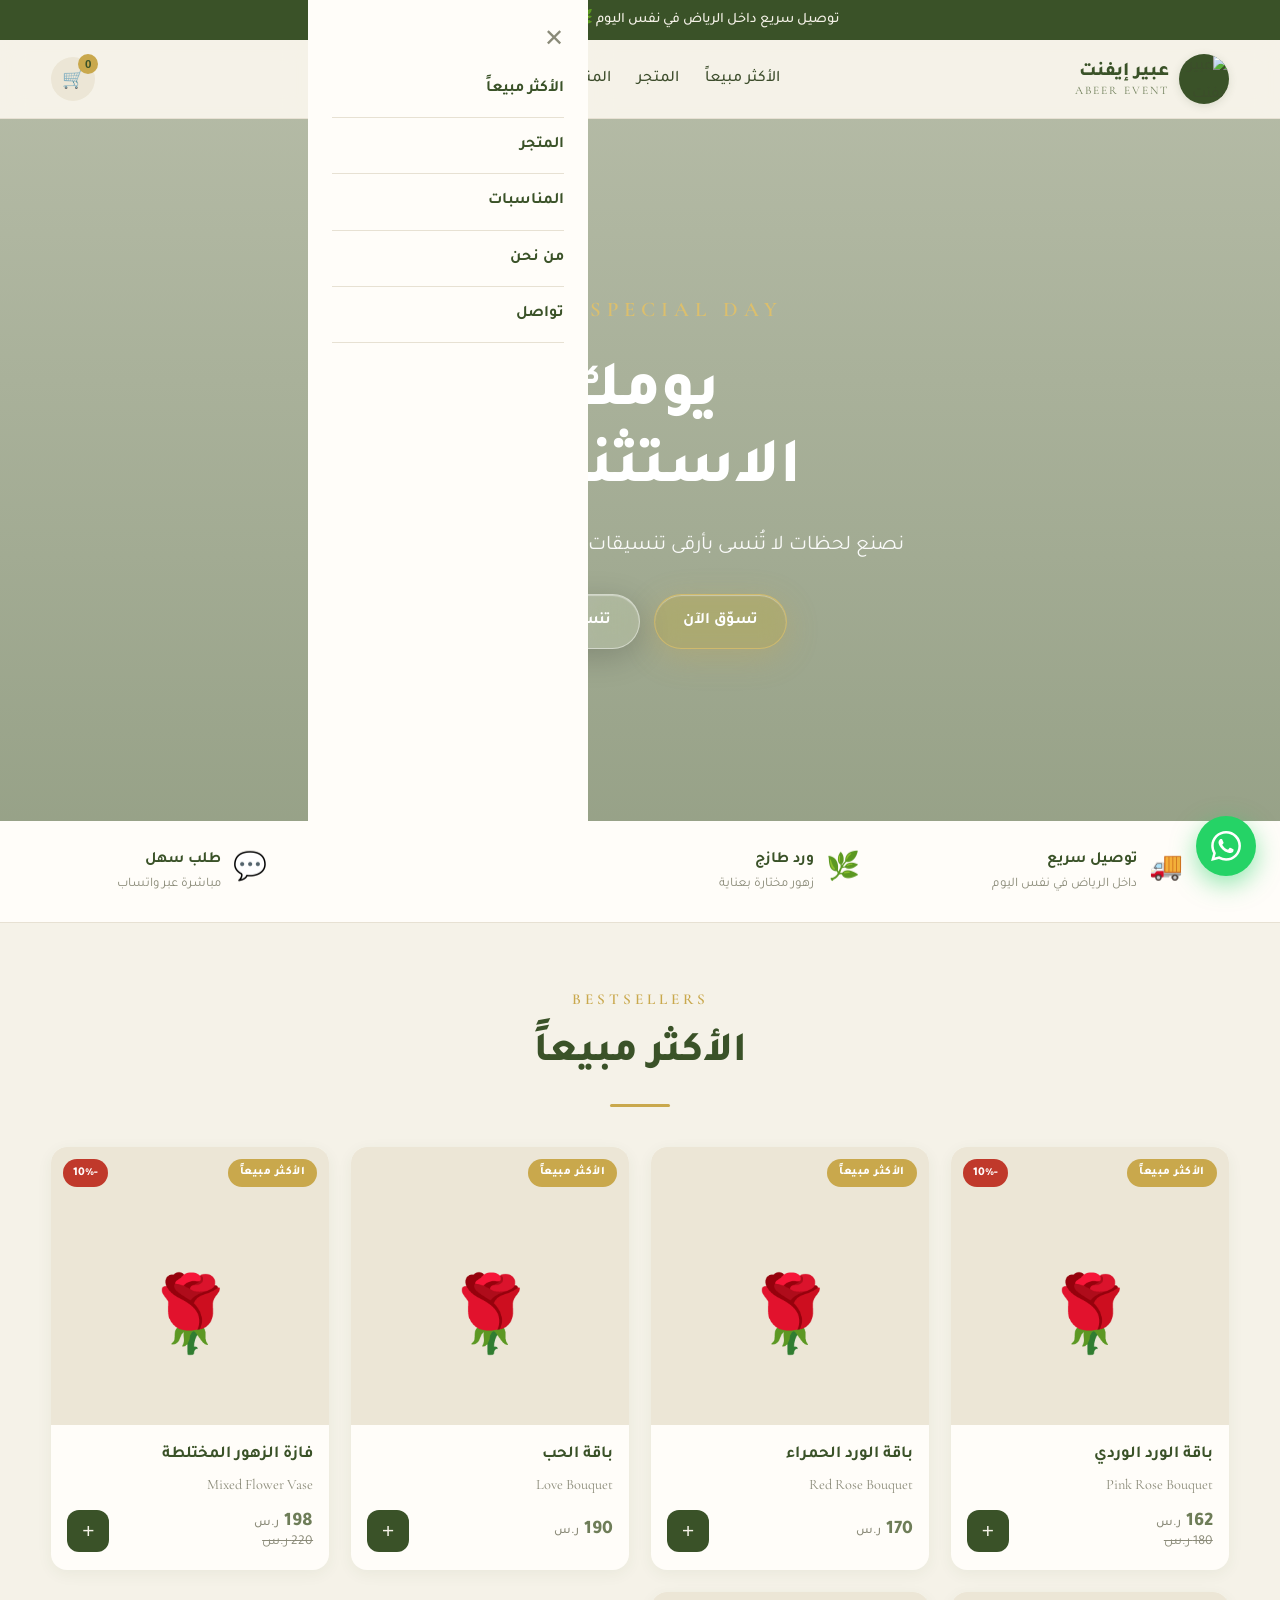
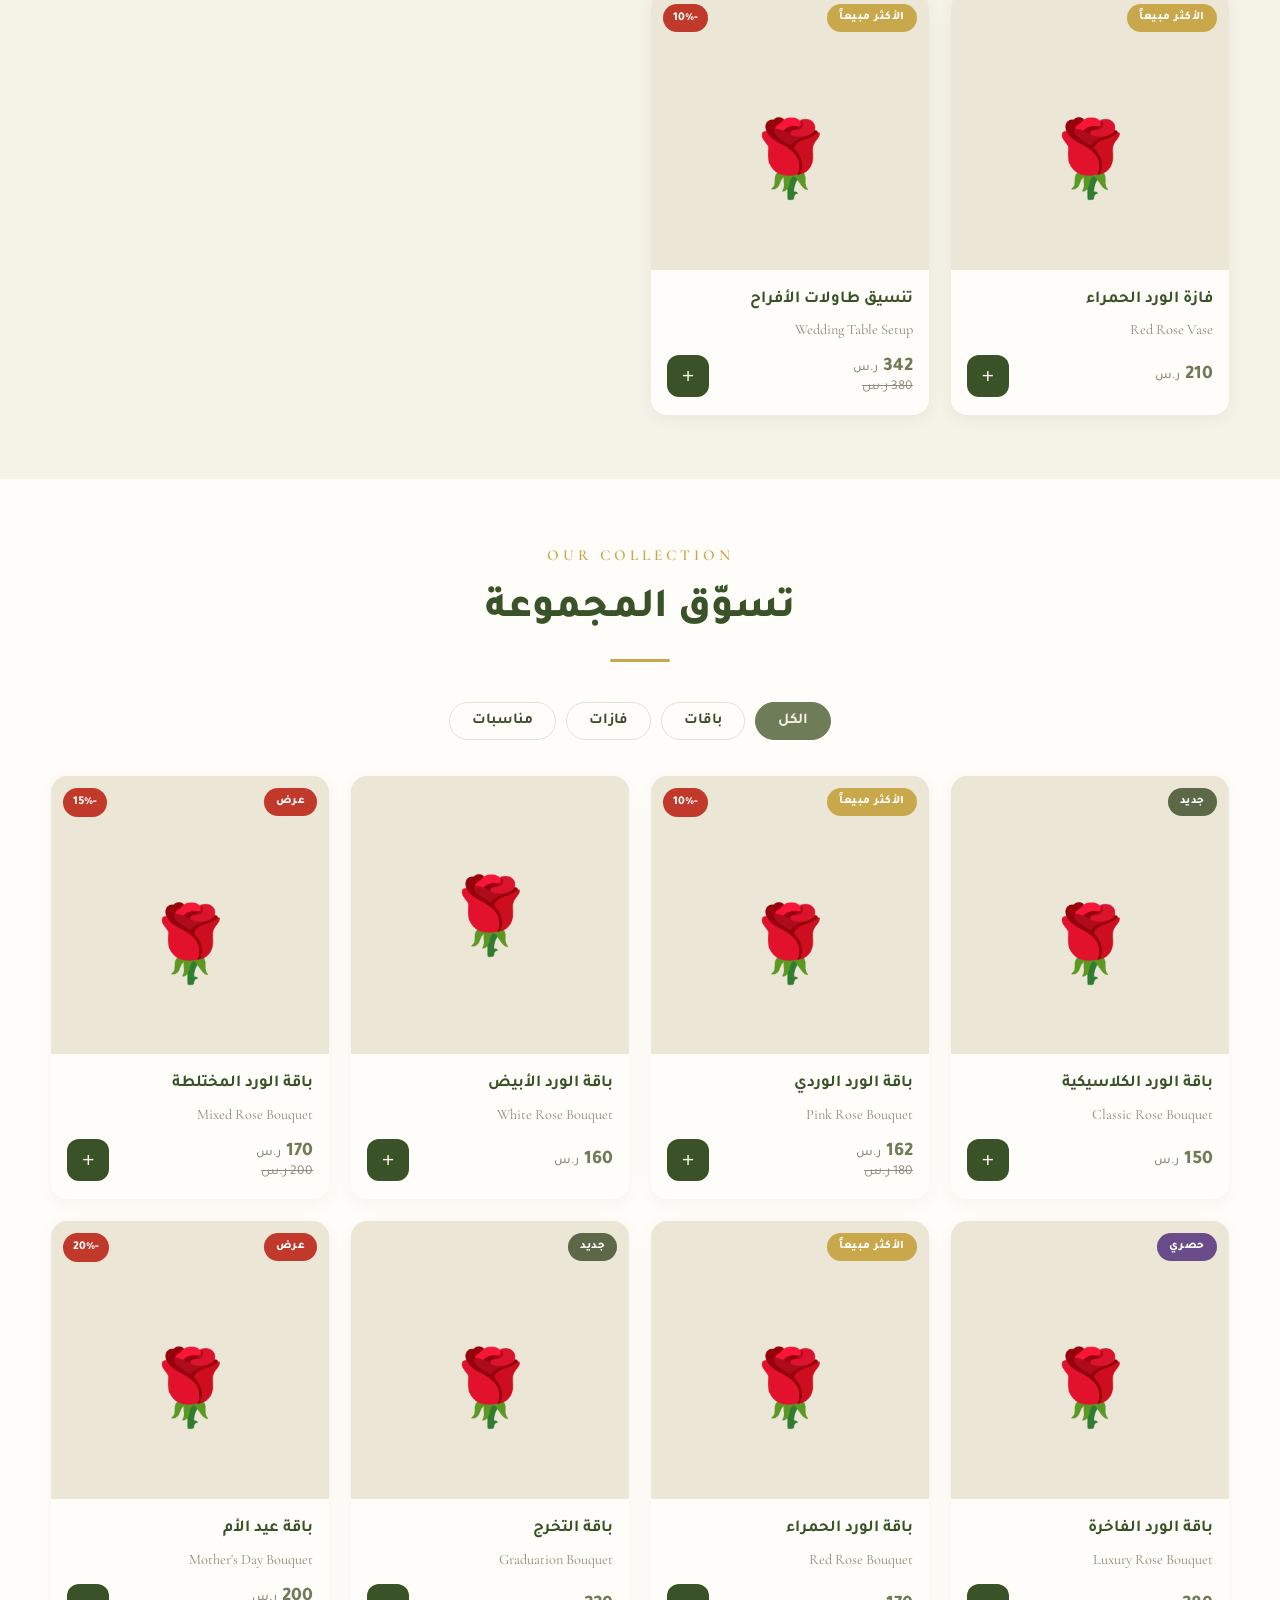
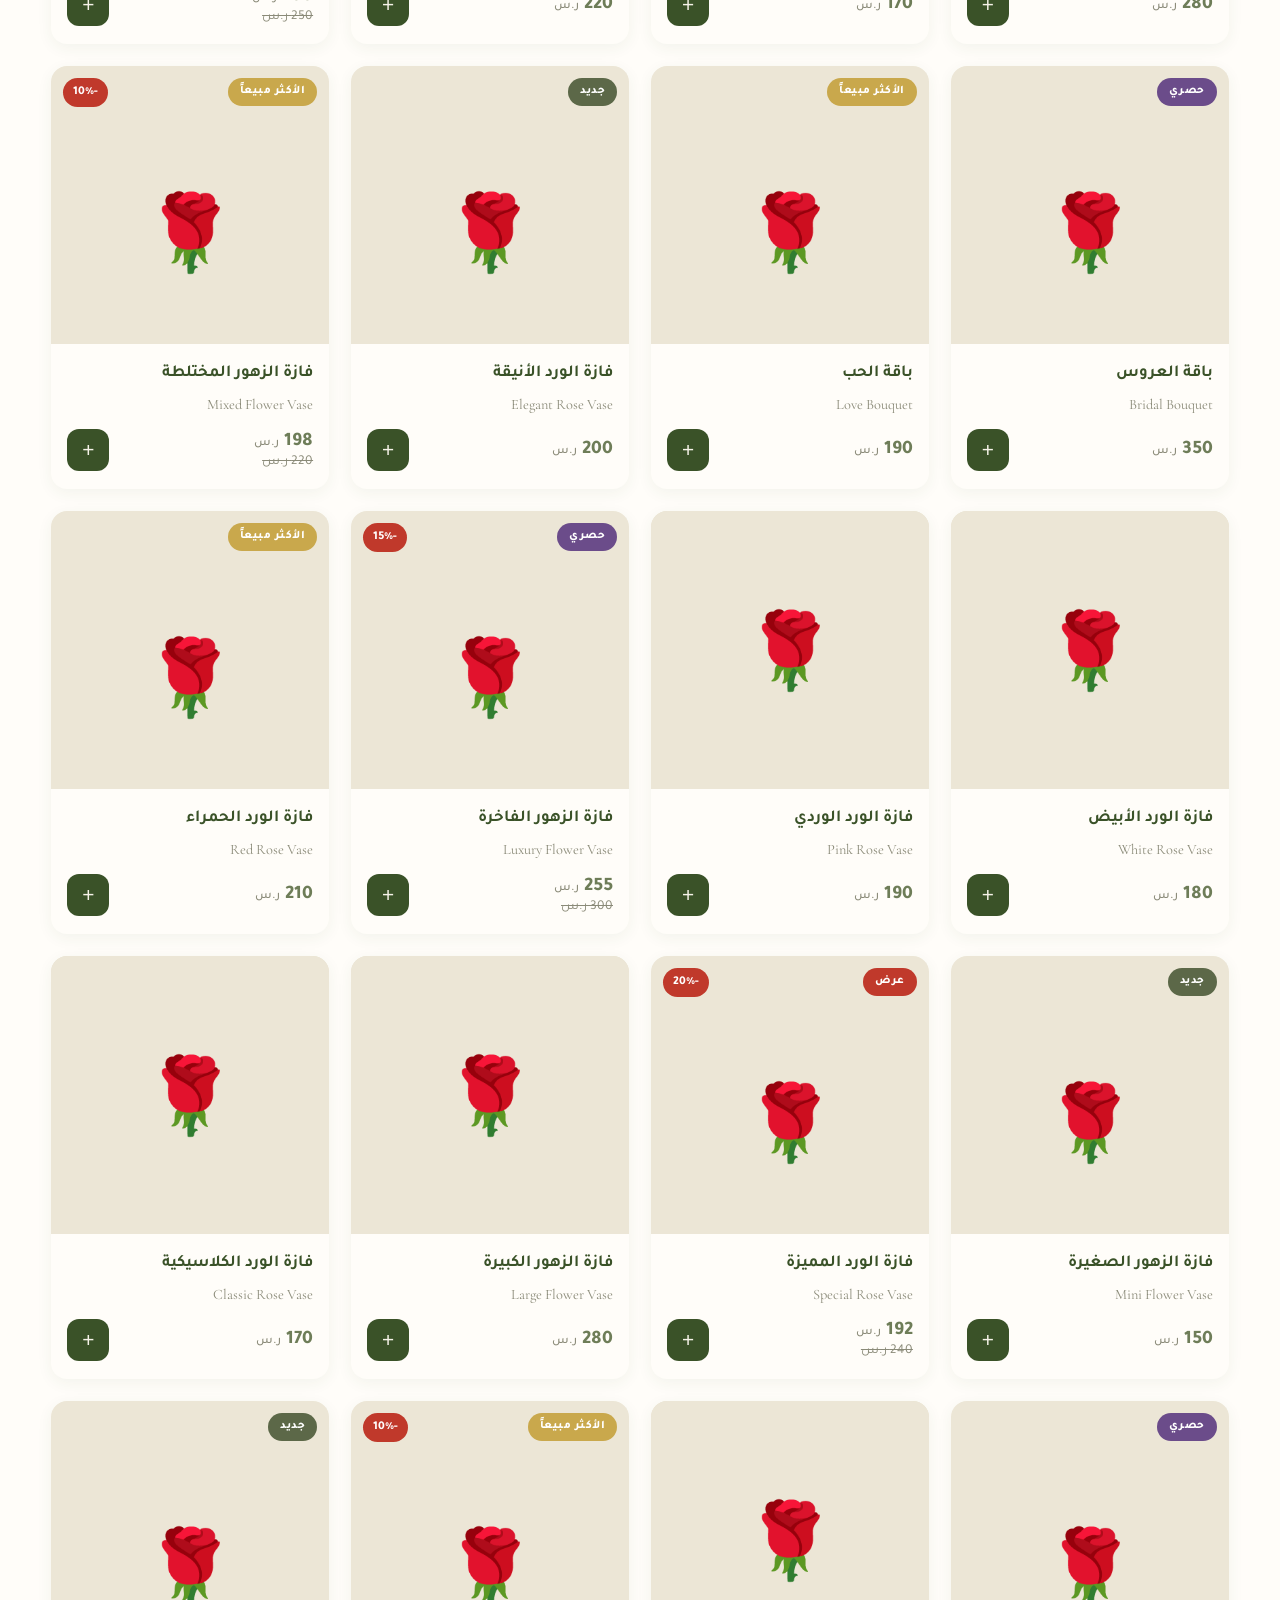
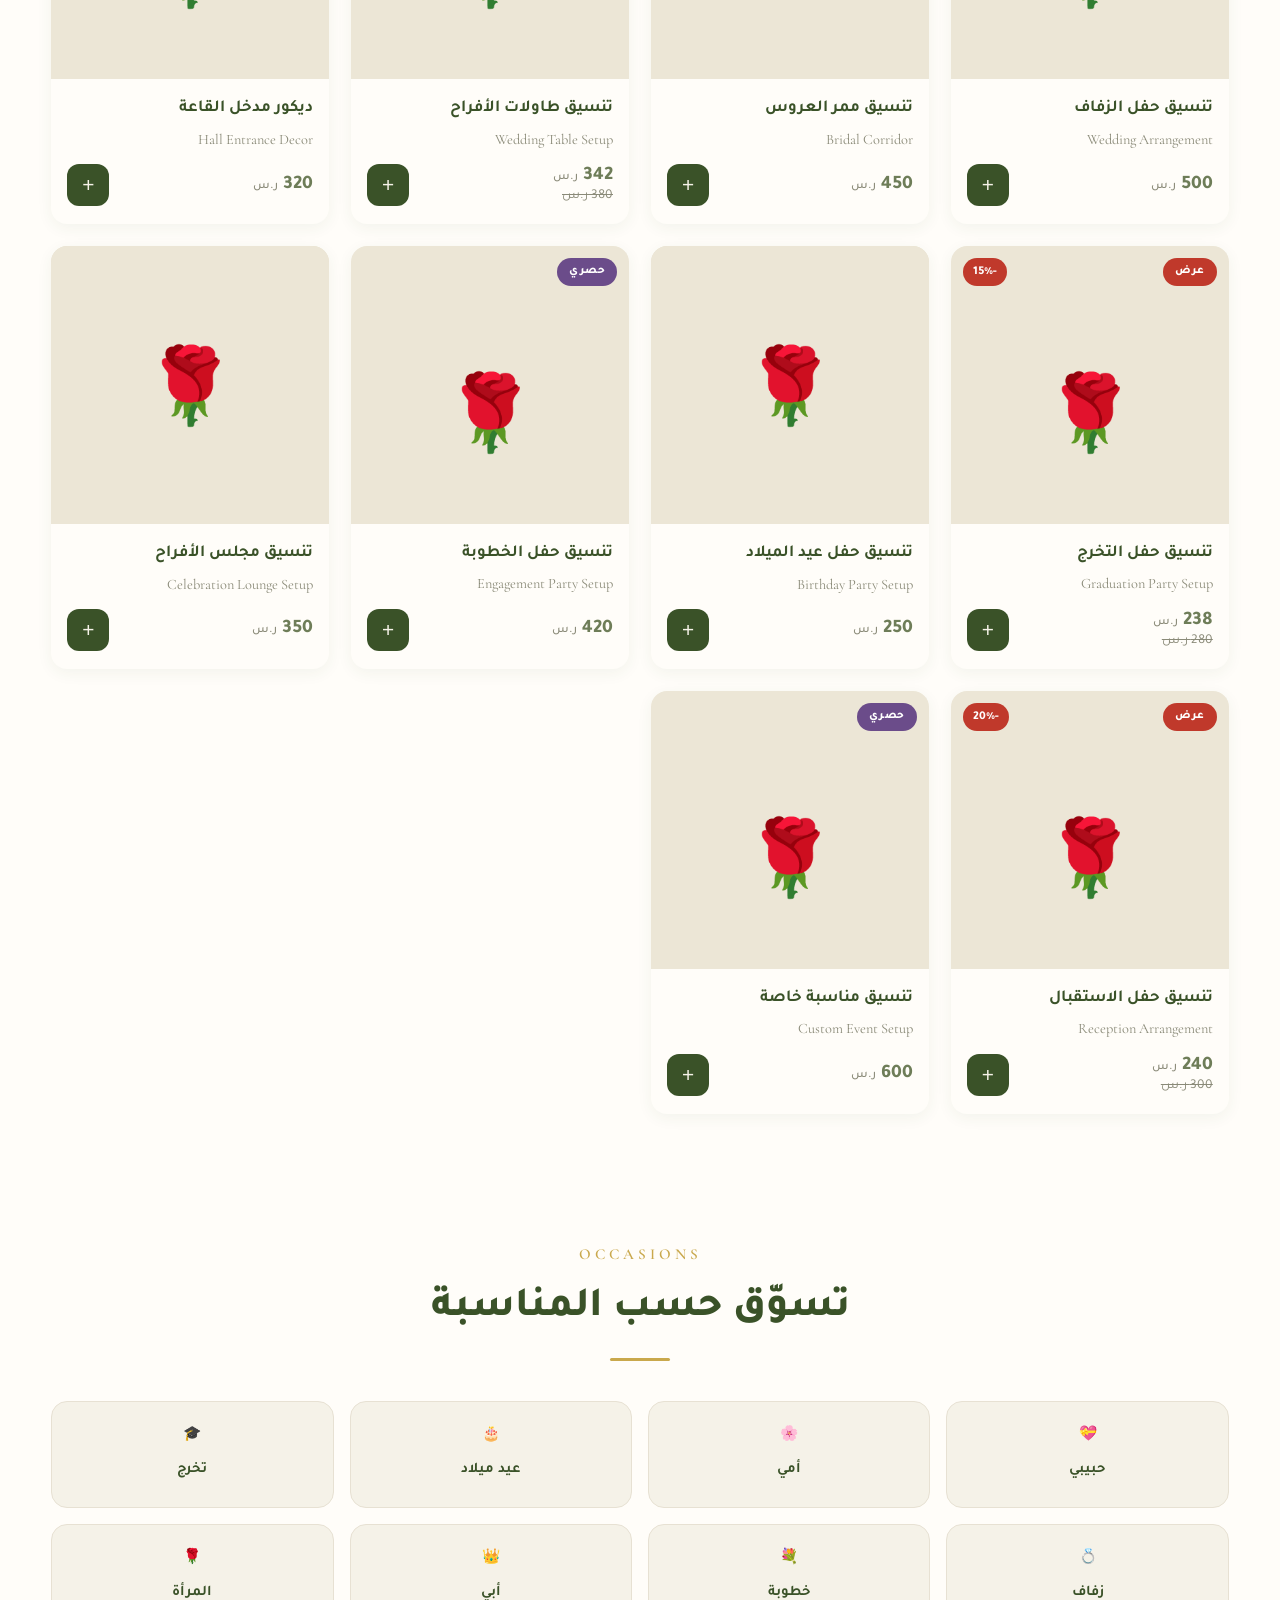
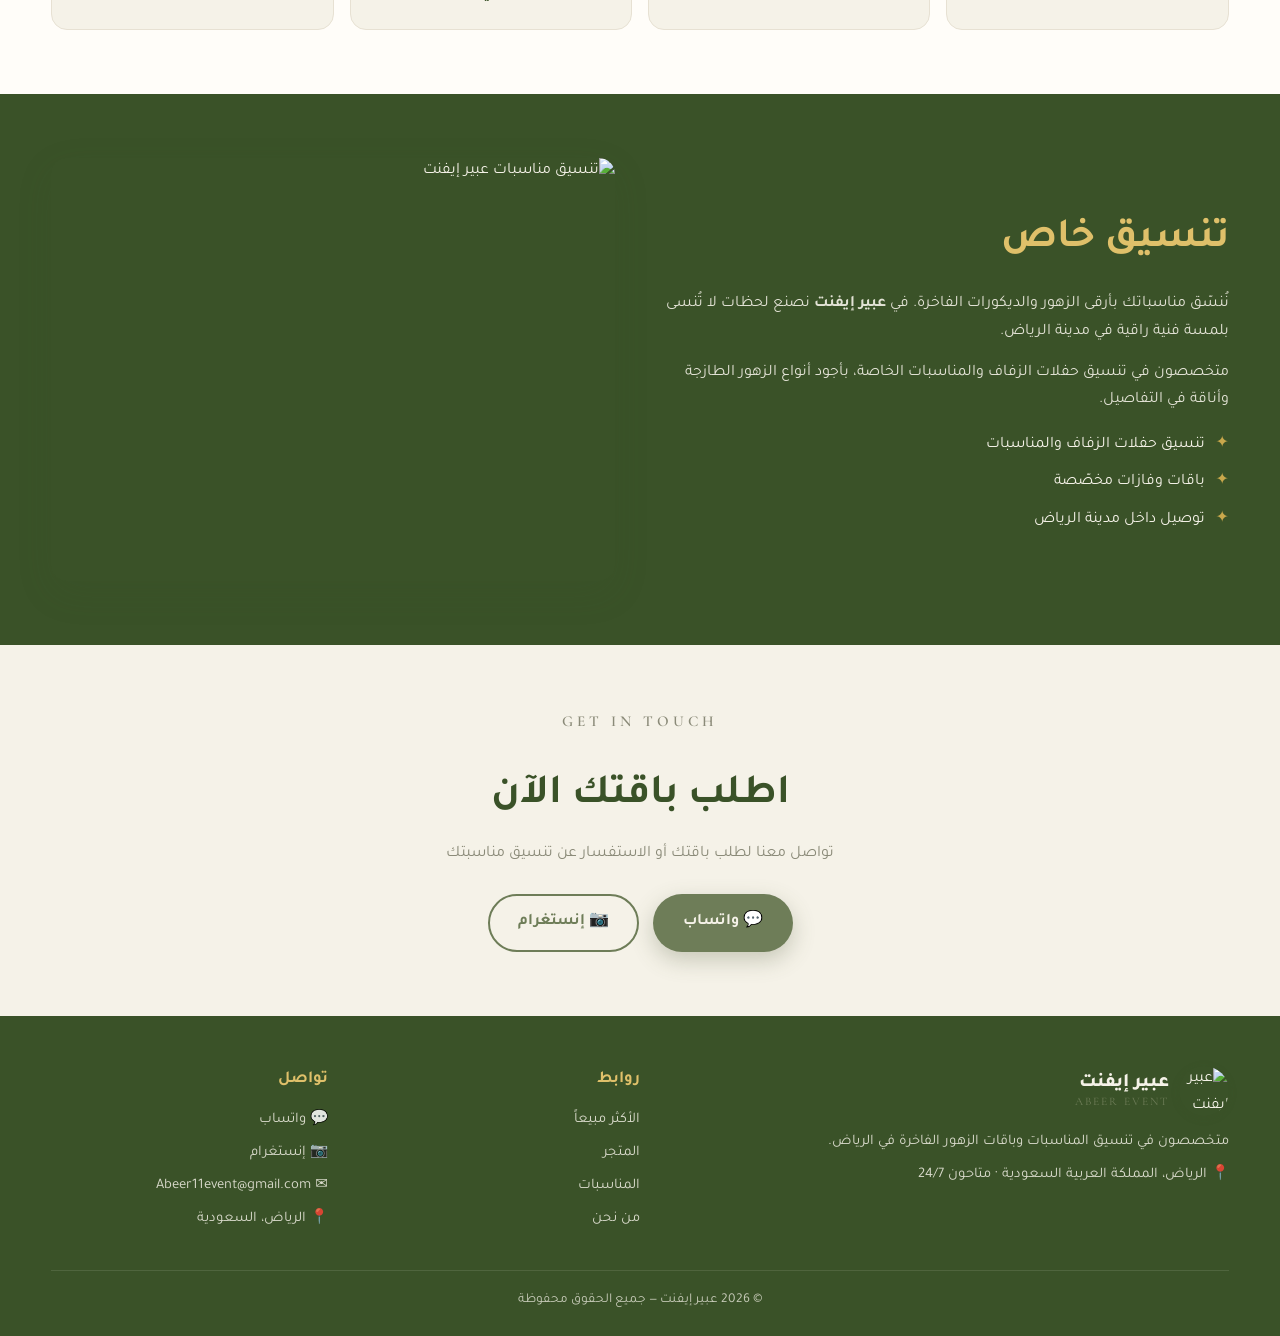
==== index.html @ 43872811 "v3: reliable cart close button with inline onclick + big touch target" ====
<!DOCTYPE html>
<html lang="ar" dir="rtl">
<head>
  <meta charset="UTF-8" />
  <meta name="viewport" content="width=device-width, initial-scale=1.0" />
  <title>عبير إيفنت — تنسيق ورود ومناسبات | الرياض</title>
  <meta name="description" content="عبير إيفنت لتنسيق الورود والمناسبات في الرياض. باقات ورد فاخرة، فازات، وتنسيقات أعراس ومناسبات. اطلب الآن عبر واتساب." />
  <link rel="manifest" href="manifest.json" />
  <meta name="theme-color" content="#6e7d58" />
  <meta name="apple-mobile-web-app-capable" content="yes" />
  <meta name="apple-mobile-web-app-status-bar-style" content="black-translucent" />
  <meta name="apple-mobile-web-app-title" content="عبير إيفنت" />
  <link rel="apple-touch-icon" href="https://d2xsxph8kpxj0f.cloudfront.net/310519663180615666/Caum4jwwdqGQuy8FsdJoo5/abeer_logo-1_d456ebe0.png" />
  <link rel="icon" type="image/png" href="https://d2xsxph8kpxj0f.cloudfront.net/310519663180615666/Caum4jwwdqGQuy8FsdJoo5/abeer_logo-1_d456ebe0.png" />
  <link rel="preconnect" href="https://fonts.googleapis.com" />
  <link rel="preconnect" href="https://fonts.gstatic.com" crossorigin />
  <link href="https://fonts.googleapis.com/css2?family=Tajawal:wght@300;400;500;700;800;900&family=Cormorant+Garamond:ital,wght@0,400;0,500;0,600;0,700;1,400&display=swap" rel="stylesheet" />
  <link rel="stylesheet" href="assets/css/styles.css?v=3" />
</head>
<body>
  <!-- Announcement -->
  <div class="announce" id="announce"></div>

  <!-- Header -->
  <header class="header" id="top">
    <div class="container header-inner">
      <a href="#top" class="brand">
        <img class="brand-logo-img" src="https://d2xsxph8kpxj0f.cloudfront.net/310519663180615666/Caum4jwwdqGQuy8FsdJoo5/abeer_logo-1_d456ebe0.png" alt="عبير إيفنت" />
        <span class="brand-text">
          <span class="brand-name">عبير إيفنت</span>
          <span class="brand-sub">ABEER EVENT</span>
        </span>
      </a>
      <nav class="nav">
        <a href="#bestsellers">الأكثر مبيعاً</a>
        <a href="#shop">المتجر</a>
        <a href="#occasions">المناسبات</a>
        <a href="#about">من نحن</a>
        <a href="#contact">تواصل</a>
      </nav>
      <div class="header-actions">
        <button class="icon-btn" id="cartBtn" aria-label="عربة التسوق">🛒<span class="cart-count" id="cartCount">0</span></button>
        <button class="icon-btn hamburger" id="menuBtn" aria-label="القائمة">☰</button>
      </div>
    </div>
  </header>

  <!-- Hero -->
  <section class="hero">
    <div class="hero-content">
      <p class="hero-eyebrow">Your Special Day</p>
      <h1>يومك<br />الاستثنائي!</h1>
      <p>نصنع لحظات لا تُنسى بأرقى تنسيقات الزهور والديكورات الفاخرة</p>
      <div class="hero-actions">
        <a href="#shop" class="btn btn-glass-gold">تسوّق الآن</a>
        <a href="#contact" class="btn btn-glass">تنسيق خاص</a>
      </div>
    </div>
  </section>

  <!-- Trust strip -->
  <div class="trust">
    <div class="container trust-grid">
      <div class="trust-item"><span class="trust-icon">🚚</span><div><h4>توصيل سريع</h4><p>داخل الرياض في نفس اليوم</p></div></div>
      <div class="trust-item"><span class="trust-icon">🌿</span><div><h4>ورد طازج</h4><p>زهور مختارة بعناية</p></div></div>
      <div class="trust-item"><span class="trust-icon">🎁</span><div><h4>تغليف فاخر</h4><p>يليق بمناسبتك</p></div></div>
      <div class="trust-item"><span class="trust-icon">💬</span><div><h4>طلب سهل</h4><p>مباشرة عبر واتساب</p></div></div>
    </div>
  </div>

  <!-- Bestsellers -->
  <section class="section" id="bestsellers">
    <div class="container">
      <div class="section-head reveal">
        <p class="section-eyebrow">Bestsellers</p>
        <h2>الأكثر مبيعاً</h2>
        <div class="line"></div>
      </div>
      <div class="products-grid" id="bestsellersGrid"></div>
    </div>
  </section>

  <!-- Shop -->
  <section class="section" id="shop" style="background:var(--white)">
    <div class="container">
      <div class="section-head reveal">
        <p class="section-eyebrow">Our Collection</p>
        <h2>تسوّق المجموعة</h2>
        <div class="line"></div>
      </div>
      <div class="tabs" id="tabs"></div>
      <div class="products-grid" id="shopGrid"></div>
    </div>
  </section>

  <!-- Occasions -->
  <section class="section occasions" id="occasions">
    <div class="container">
      <div class="section-head reveal">
        <p class="section-eyebrow">Occasions</p>
        <h2>تسوّق حسب المناسبة</h2>
        <div class="line"></div>
      </div>
      <div class="occasions-grid" id="occasionsGrid"></div>
    </div>
  </section>

  <!-- About -->
  <section class="section about" id="about">
    <div class="container about-inner">
      <div class="about-text reveal">
        <h2>تنسيق خاص</h2>
        <p>نُنسّق مناسباتك بأرقى الزهور والديكورات الفاخرة. في <strong>عبير إيفنت</strong> نصنع لحظات لا تُنسى بلمسة فنية راقية في مدينة الرياض.</p>
        <p>متخصصون في تنسيق حفلات الزفاف والمناسبات الخاصة، بأجود أنواع الزهور الطازجة وأناقة في التفاصيل.</p>
        <ul class="about-points">
          <li>تنسيق حفلات الزفاف والمناسبات</li>
          <li>باقات وفازات مخصّصة</li>
          <li>توصيل داخل مدينة الرياض</li>
        </ul>
      </div>
      <div class="about-img reveal">
        <img src="https://d2xsxph8kpxj0f.cloudfront.net/310519663180615666/Caum4jwwdqGQuy8FsdJoo5/abeer_table_ai_7c8f4e2a.jpg" alt="تنسيق مناسبات عبير إيفنت" loading="lazy" />
      </div>
    </div>
  </section>

  <!-- CTA / Contact -->
  <section class="section cta" id="contact">
    <div class="container reveal">
      <p class="section-eyebrow">Get in Touch</p>
      <h2>اطلب باقتك الآن</h2>
      <p>تواصل معنا لطلب باقتك أو الاستفسار عن تنسيق مناسبتك</p>
      <div class="cta-actions">
        <a href="#" class="btn btn-primary" id="waContact" target="_blank" rel="noopener">💬 واتساب</a>
        <a href="#" class="btn btn-ghost" id="igContact" target="_blank" rel="noopener">📷 إنستغرام</a>
      </div>
    </div>
  </section>

  <!-- Footer -->
  <footer class="footer">
    <div class="container">
      <div class="footer-grid">
        <div class="footer-brand">
          <div class="brand" style="margin-bottom:14px">
            <img class="brand-logo-img" src="https://d2xsxph8kpxj0f.cloudfront.net/310519663180615666/Caum4jwwdqGQuy8FsdJoo5/abeer_logo-1_d456ebe0.png" alt="عبير إيفنت" />
            <span class="brand-text"><span class="brand-name" style="color:var(--cream)">عبير إيفنت</span><span class="brand-sub">ABEER EVENT</span></span>
          </div>
          <p>متخصصون في تنسيق المناسبات وباقات الزهور الفاخرة في الرياض.</p>
          <p>📍 الرياض، المملكة العربية السعودية · متاحون 24/7</p>
        </div>
        <div>
          <h4>روابط</h4>
          <a href="#bestsellers">الأكثر مبيعاً</a>
          <a href="#shop">المتجر</a>
          <a href="#occasions">المناسبات</a>
          <a href="#about">من نحن</a>
        </div>
        <div>
          <h4>تواصل</h4>
          <a href="#" id="footWa">💬 واتساب</a>
          <a href="#" id="footIg">📷 إنستغرام</a>
          <p id="footEmail">✉️</p>
          <p>📍 الرياض، السعودية</p>
        </div>
      </div>
      <div class="footer-bottom">© <span id="year"></span> عبير إيفنت — جميع الحقوق محفوظة</div>
    </div>
  </footer>

  <!-- Floating WhatsApp -->
  <a href="#" class="wa-float" id="waFloat" target="_blank" rel="noopener" aria-label="واتساب"><svg viewBox="0 0 24 24" width="30" height="30" fill="white"><path d="M17.472 14.382c-.297-.149-1.758-.867-2.03-.967-.273-.099-.471-.148-.67.15-.197.297-.767.966-.94 1.164-.173.199-.347.223-.644.075-.297-.15-1.255-.463-2.39-1.475-.883-.788-1.48-1.761-1.653-2.059-.173-.297-.018-.458.13-.606.134-.133.298-.347.446-.52.149-.174.198-.298.298-.497.099-.198.05-.371-.025-.52-.075-.149-.669-1.612-.916-2.207-.242-.579-.487-.5-.669-.51-.173-.008-.371-.01-.57-.01-.198 0-.52.074-.792.372-.272.297-1.04 1.016-1.04 2.479 0 1.462 1.065 2.875 1.213 3.074.149.198 2.096 3.2 5.077 4.487.709.306 1.262.489 1.694.625.712.227 1.36.195 1.871.118.571-.085 1.758-.719 2.006-1.413.248-.694.248-1.289.173-1.413-.074-.124-.272-.198-.57-.347m-5.421 7.403h-.004a9.87 9.87 0 01-5.031-1.378l-.361-.214-3.741.982.998-3.648-.235-.374a9.86 9.86 0 01-1.51-5.26c.001-5.45 4.436-9.884 9.888-9.884 2.64 0 5.122 1.03 6.988 2.898a9.825 9.825 0 012.893 6.994c-.003 5.45-4.437 9.884-9.885 9.884m8.413-18.297A11.815 11.815 0 0012.05 0C5.495 0 .16 5.335.157 11.892c0 2.096.547 4.142 1.588 5.945L.057 24l6.305-1.654a11.882 11.882 0 005.683 1.448h.005c6.554 0 11.89-5.335 11.893-11.893a11.821 11.821 0 00-3.48-8.413z"/></svg></a>

  <!-- Mobile nav -->
  <div class="overlay" id="mnavOverlay" onclick="document.getElementById('mnav').classList.remove('open');this.classList.remove('open')"></div>
  <nav class="mnav" id="mnav">
    <button class="mnav-close" id="mnavClose" aria-label="إغلاق" onclick="document.getElementById('mnav').classList.remove('open');document.getElementById('mnavOverlay').classList.remove('open')">✕</button>
    <a href="#bestsellers">الأكثر مبيعاً</a>
    <a href="#shop">المتجر</a>
    <a href="#occasions">المناسبات</a>
    <a href="#about">من نحن</a>
    <a href="#contact">تواصل</a>
  </nav>

  <!-- Cart drawer -->
  <div class="overlay" id="cartOverlay" onclick="document.getElementById('cartDrawer').classList.remove('open');this.classList.remove('open')"></div>
  <aside class="drawer" id="cartDrawer" aria-label="عربة التسوق">
    <div class="drawer-head">
      <h3>🛒 عربة التسوق</h3>
      <button class="drawer-close" id="cartClose" aria-label="إغلاق"
        onclick="document.getElementById('cartDrawer').classList.remove('open');document.getElementById('cartOverlay').classList.remove('open')">
        ✕ إغلاق
      </button>
    </div>
    <div class="drawer-body" id="cartBody"></div>
    <div class="drawer-foot">
      <div class="checkout-fields" id="checkoutFields" style="display:none">
        <input type="text" id="custName" placeholder="الاسم" />
        <input type="text" id="custAddress" placeholder="عنوان التوصيل" />
        <input type="text" id="custDate" placeholder="تاريخ الاستلام (اختياري)" />
        <textarea id="custNote" rows="2" placeholder="بطاقة إهداء / ملاحظات (اختياري)"></textarea>
      </div>
      <div class="cart-total"><span>الإجمالي</span><strong><span id="cartTotal">0</span> <span id="cartCurrency">ر.س</span></strong></div>
      <button class="btn btn-primary btn-block" id="checkoutBtn">إتمام الطلب عبر واتساب 💬</button>
    </div>
  </aside>

  <script src="assets/js/store.js?v=3"></script>
  <script>
    if ("serviceWorker" in navigator) {
      window.addEventListener("load", () => {
        navigator.serviceWorker.register("sw.js").catch(() => {});
      });
    }
  </script>
</body>
</html>
---- assets/css/styles.css ----
/* v2 — عبير إيفنت Storefront Styles
   Brand: Olive #6E7D58 · Dark #3A5228 · Cream #F5F2E8 · Gold #C9A84C
   ========================================================= */

:root {
  --olive: #6e7d58;
  --olive-dark: #3a5228;
  --olive-light: #8a9a78;
  --cream: #f5f2e8;
  --cream-deep: #ece6d6;
  --gold: #c9a84c;
  --gold-light: #dfc06a;
  --ink: #3d4d2c;
  --muted: #8a8a78;
  --white: #fffdf9;
  --line: #e7e1d3;
  --radius: 16px;
  --shadow-sm: 0 4px 16px rgba(58, 82, 40, 0.06);
  --shadow-md: 0 12px 36px rgba(58, 82, 40, 0.12);
  --maxw: 1240px;
}

* { box-sizing: border-box; margin: 0; padding: 0; }
html { scroll-behavior: smooth; }

body {
  font-family: 'Tajawal', system-ui, sans-serif;
  background: var(--cream);
  color: var(--ink);
  line-height: 1.7;
  overflow-x: hidden;
}

img { max-width: 100%; display: block; }
a { text-decoration: none; color: inherit; }
.display { font-family: 'Cormorant Garamond', serif; }

.container { width: min(var(--maxw), 92%); margin-inline: auto; }
.muted { color: var(--muted); }

/* ===== Buttons ===== */
.btn {
  display: inline-flex; align-items: center; justify-content: center; gap: 8px;
  padding: 13px 28px; border-radius: 999px; font-family: inherit; font-size: 1rem;
  font-weight: 700; cursor: pointer; border: 2px solid transparent; transition: all .2s ease;
  white-space: nowrap;
}
.btn:active { transform: scale(.97); }
.btn-primary { background: var(--olive); color: var(--cream); box-shadow: 0 8px 22px rgba(92,104,72,.3); }
.btn-primary:hover { background: var(--olive-dark); }
.btn-gold { background: var(--gold); color: var(--olive-dark); }
.btn-gold:hover { background: var(--gold-light); }
.btn-ghost { background: transparent; color: var(--olive); border-color: var(--olive); }
.btn-ghost:hover { background: var(--olive); color: var(--cream); }
.btn-block { width: 100%; }

.btn-glass {
  background: rgba(255,255,255,.16);
  -webkit-backdrop-filter: blur(12px) saturate(140%);
  backdrop-filter: blur(12px) saturate(140%);
  border: 1.5px solid rgba(255,255,255,.45);
  color: #fff;
  box-shadow: 0 8px 32px rgba(0,0,0,.18), inset 0 1px 1px rgba(255,255,255,.4);
}
.btn-glass:hover { background: rgba(255,255,255,.3); transform: translateY(-2px); }
.btn-glass-gold {
  background: rgba(201,168,76,.32);
  -webkit-backdrop-filter: blur(12px) saturate(160%);
  backdrop-filter: blur(12px) saturate(160%);
  border: 1.5px solid rgba(223,192,106,.7);
  color: #fff;
  box-shadow: 0 8px 32px rgba(201,168,76,.3), inset 0 1px 1px rgba(255,255,255,.4);
}
.btn-glass-gold:hover { background: rgba(201,168,76,.5); transform: translateY(-2px); }

/* ===== Announcement bar ===== */
.announce {
  background: var(--olive-dark); color: var(--cream); text-align: center;
  font-size: .9rem; padding: 8px 12px; font-weight: 500;
}

/* ===== Header ===== */
.header {
  position: sticky; top: 0; z-index: 50; background: rgba(245,242,232,.92);
  backdrop-filter: blur(12px); border-bottom: 1px solid var(--line);
}
.header-inner { display: flex; align-items: center; justify-content: space-between; padding: 14px 0; gap: 16px; }
.brand { display: flex; align-items: center; gap: 10px; }
.brand-logo {
  width: 44px; height: 44px; border-radius: 50%; background: var(--olive-dark);
  color: var(--gold); display: grid; place-items: center; font-size: 1.4rem; flex-shrink: 0;
}
.brand-logo-img {
  width: 50px; height: 50px; border-radius: 50%; object-fit: cover; flex-shrink: 0;
  background: var(--olive-dark); box-shadow: 0 2px 8px rgba(58,82,40,.15);
}
.brand-text { display: flex; flex-direction: column; line-height: 1.15; }
.brand-name { font-weight: 800; font-size: 1.2rem; color: var(--olive-dark); }
.brand-sub { font-size: .72rem; color: var(--olive); letter-spacing: 2px; font-family: 'Cormorant Garamond', serif; }
.nav { display: flex; gap: 26px; font-weight: 500; }
.nav a { color: var(--ink); transition: color .2s; }
.nav a:hover { color: var(--olive); }
.header-actions { display: flex; align-items: center; gap: 10px; }
.icon-btn {
  position: relative; width: 44px; height: 44px; border-radius: 50%; border: none;
  background: var(--cream-deep); cursor: pointer; font-size: 1.15rem; display: grid; place-items: center;
  transition: background .2s; color: var(--olive-dark);
}
.icon-btn:hover { background: var(--gold-light); }
.cart-count {
  position: absolute; top: -3px; inset-inline-start: -3px; background: var(--gold);
  color: var(--olive-dark); font-size: .72rem; font-weight: 800; min-width: 20px; height: 20px;
  border-radius: 10px; display: grid; place-items: center; padding: 0 5px;
}
.hamburger { display: none; }

/* ===== Hero ===== */
.hero {
  position: relative; min-height: 78vh; display: grid; place-items: center;
  text-align: center; color: #fff; overflow: hidden;
}
.hero::before {
  content: ""; position: absolute; inset: 0;
  background: linear-gradient(rgba(58,82,40,.35), rgba(58,82,40,.5)),
    url('https://d2xsxph8kpxj0f.cloudfront.net/310519663180615666/Caum4jwwdqGQuy8FsdJoo5/abeer_girl_hero_afb19f18.jpg') center 15%/cover no-repeat;
  transform: scale(1.02);
}
.hero-content { position: relative; z-index: 1; padding: 40px 20px; max-width: 760px; }
.hero-eyebrow {
  font-family: 'Cormorant Garamond', serif; letter-spacing: 6px; text-transform: uppercase;
  font-size: 1.05rem; color: var(--gold-light); margin-bottom: 14px; font-weight: 600;
}
.hero h1 { font-size: clamp(2.2rem, 6vw, 4rem); font-weight: 800; line-height: 1.2; margin-bottom: 18px; }
.hero p { font-size: clamp(1rem, 2.5vw, 1.3rem); margin-bottom: 30px; opacity: .95; }
.hero-actions { display: flex; gap: 14px; justify-content: center; flex-wrap: wrap; }

/* ===== Trust strip ===== */
.trust { background: var(--white); border-bottom: 1px solid var(--line); }
.trust-grid { display: grid; grid-template-columns: repeat(4, 1fr); gap: 16px; padding: 26px 0; }
.trust-item { display: flex; align-items: center; gap: 12px; justify-content: center; }
.trust-icon { font-size: 1.7rem; }
.trust-item h4 { font-size: .98rem; font-weight: 700; color: var(--olive-dark); }
.trust-item p { font-size: .82rem; color: var(--muted); }

/* ===== Sections ===== */
section { scroll-margin-top: 80px; }
.section { padding: 64px 0; }
.section-head { text-align: center; margin-bottom: 40px; }
.section-eyebrow {
  font-family: 'Cormorant Garamond', serif; color: var(--gold); letter-spacing: 4px;
  text-transform: uppercase; font-weight: 600; font-size: .95rem; margin-bottom: 6px;
}
.section-head h2 { font-size: clamp(1.7rem, 4vw, 2.6rem); font-weight: 800; color: var(--olive-dark); }
.section-head .line { width: 60px; height: 3px; background: var(--gold); margin: 14px auto 0; border-radius: 3px; }

/* ===== Category tabs ===== */
.tabs { display: flex; flex-wrap: wrap; gap: 10px; justify-content: center; margin-bottom: 36px; }
.tab {
  background: var(--white); border: 1.5px solid var(--line); color: var(--ink);
  padding: 9px 22px; border-radius: 999px; cursor: pointer; font-family: inherit;
  font-weight: 600; font-size: .95rem; transition: all .2s;
}
.tab:hover { border-color: var(--olive); color: var(--olive); }
.tab.active { background: var(--olive); border-color: var(--olive); color: var(--cream); }

/* ===== Product grid ===== */
.products-grid { display: grid; grid-template-columns: repeat(4, 1fr); gap: 22px; }
.card {
  background: var(--white); border-radius: var(--radius); overflow: hidden;
  box-shadow: var(--shadow-sm); transition: transform .25s ease, box-shadow .25s ease;
  display: flex; flex-direction: column; position: relative;
}
.card:hover { transform: translateY(-6px); box-shadow: var(--shadow-md); }
.card-media { position: relative; aspect-ratio: 1/1; overflow: hidden; background: var(--cream-deep); }
.card-media img { width: 100%; height: 100%; object-fit: cover; transition: transform .4s ease; }
.card:hover .card-media img { transform: scale(1.06); }
.badge {
  position: absolute; top: 12px; inset-inline-start: 12px; padding: 4px 12px; border-radius: 999px;
  font-size: .72rem; font-weight: 800; color: #fff; letter-spacing: .5px;
}
.discount-tag {
  position: absolute; top: 12px; inset-inline-end: 12px; background: #c0392b; color: #fff;
  padding: 4px 10px; border-radius: 999px; font-size: .75rem; font-weight: 800;
}
.card-body { padding: 16px 16px 18px; display: flex; flex-direction: column; flex: 1; }
.card-name { font-size: 1.05rem; font-weight: 700; color: var(--olive-dark); margin-bottom: 4px; }
.card-name-en { font-family: 'Cormorant Garamond', serif; font-size: .9rem; color: var(--muted); margin-bottom: 12px; }
.card-foot { margin-top: auto; display: flex; align-items: center; justify-content: space-between; gap: 10px; }
.price { display: flex; flex-direction: column; line-height: 1.2; }
.price-now { font-weight: 800; font-size: 1.2rem; color: var(--olive); }
.price-now span { font-size: .78rem; font-weight: 500; color: var(--muted); }
.price-old { font-size: .85rem; color: var(--muted); text-decoration: line-through; }
.add-btn {
  background: var(--olive-dark); color: var(--cream); border: none; cursor: pointer;
  width: 42px; height: 42px; border-radius: 12px; font-size: 1.3rem; display: grid; place-items: center;
  transition: all .2s; flex-shrink: 0;
}
.add-btn:hover { background: var(--gold); color: var(--olive-dark); transform: scale(1.08); }

/* ===== Occasions ===== */
.occasions { background: var(--white); }
.occasions-grid { display: grid; grid-template-columns: repeat(4, 1fr); gap: 16px; }
.occasion {
  background: var(--cream); border: 1px solid var(--line); border-radius: var(--radius);
  padding: 22px 12px; text-align: center; cursor: pointer; transition: all .2s; color: var(--olive-dark);
}
.occasion:hover { background: var(--olive); color: var(--cream); transform: translateY(-4px); box-shadow: var(--shadow-sm); }
.occasion-icon { font-size: 2rem; display: block; margin-bottom: 8px; }
.occasion span { font-weight: 600; font-size: .92rem; }

/* ===== About ===== */
.about { background: var(--olive-dark); color: var(--cream); }
.about-inner { display: grid; grid-template-columns: 1fr 1fr; gap: 50px; align-items: center; }
.about-text h2 { font-size: clamp(1.8rem, 4vw, 2.6rem); margin-bottom: 16px; color: var(--gold-light); }
.about-text p { opacity: .9; margin-bottom: 14px; }
.about-points { list-style: none; display: grid; gap: 10px; margin-top: 18px; }
.about-points li { display: flex; gap: 10px; align-items: center; }
.about-points li::before { content: "✦"; color: var(--gold); }
.about-img { border-radius: var(--radius); overflow: hidden; aspect-ratio: 4/3; box-shadow: var(--shadow-md); }
.about-img img { width: 100%; height: 100%; object-fit: cover; }

/* ===== CTA ===== */
.cta { text-align: center; }
.cta h2 { font-size: clamp(1.8rem, 4vw, 2.6rem); color: var(--olive-dark); margin-bottom: 10px; }
.cta p { color: var(--muted); margin-bottom: 26px; }
.cta-actions { display: flex; gap: 14px; justify-content: center; flex-wrap: wrap; }

/* ===== Footer ===== */
.footer { background: var(--olive-dark); color: var(--cream); padding: 50px 0 24px; }
.footer-grid { display: grid; grid-template-columns: 2fr 1fr 1fr; gap: 36px; margin-bottom: 30px; }
.footer h4 { color: var(--gold-light); margin-bottom: 14px; font-size: 1.05rem; }
.footer p, .footer a { opacity: .85; font-size: .92rem; margin-bottom: 8px; display: block; }
.footer a:hover { opacity: 1; color: var(--gold-light); }
.footer-brand .brand-name { color: var(--cream); }
.footer-bottom { border-top: 1px solid rgba(245,242,232,.15); padding-top: 18px; text-align: center; font-size: .85rem; opacity: .75; }

/* ===== Floating WhatsApp ===== */
.wa-float {
  position: fixed; bottom: 24px; right: 24px; left: auto; z-index: 40;
  width: 60px; height: 60px; border-radius: 50%; background: #25d366; color: #fff;
  display: grid; place-items: center; box-shadow: 0 8px 24px rgba(37,211,102,.5);
  animation: waPulse 2.5s infinite;
}
@keyframes waPulse {
  0%,100% { box-shadow: 0 0 0 0 rgba(37,211,102,.4); }
  50% { box-shadow: 0 0 0 14px rgba(37,211,102,0); }
}

/* ===== Cart Drawer ===== */
.overlay { position: fixed; inset: 0; background: rgba(58,82,40,.5); opacity: 0; visibility: hidden; transition: opacity .25s; z-index: 60; }
.overlay.open { opacity: 1; visibility: visible; }
.drawer {
  position: fixed; top: 0; inset-inline-start: 0; height: 100%; width: min(420px, 92%);
  background: var(--cream); z-index: 70; transform: translateX(-110%); transition: transform .3s ease;
  display: flex; flex-direction: column;
}
[dir="rtl"] .drawer { right: 0; left: auto; inset-inline-start: auto; transform: translateX(110%); }
[dir="rtl"] .drawer.open { transform: translateX(0); }
.drawer.open { transform: translateX(0); }
.drawer-head {
  display: flex; align-items: center; justify-content: space-between; padding: 16px 20px;
  border-bottom: 1px solid var(--line); background: var(--white);
}
.drawer-head h3 { color: var(--olive-dark); font-size: 1.2rem; }
.drawer-close {
  background: var(--cream-deep); border: none; font-size: 1.2rem; cursor: pointer;
  color: var(--ink); width: 44px; height: 44px; border-radius: 50%;
  display: grid; place-items: center; flex-shrink: 0; -webkit-tap-highlight-color: transparent;
}
.drawer-close:hover { background: #c0392b; color: #fff; }
.drawer-body { flex: 1; overflow-y: auto; padding: 16px 20px; }
.cart-empty { text-align: center; color: var(--muted); padding: 50px 0; }
.cart-empty .big { font-size: 3rem; display: block; margin-bottom: 10px; }
.cart-row { display: flex; gap: 12px; padding: 12px 0; border-bottom: 1px solid var(--line); }
.cart-row img { width: 64px; height: 64px; border-radius: 12px; object-fit: cover; flex-shrink: 0; }
.cart-row-info { flex: 1; min-width: 0; }
.cart-row-name { font-weight: 700; font-size: .95rem; color: var(--olive-dark); }
.cart-row-price { color: var(--olive); font-weight: 700; font-size: .9rem; }
.qty { display: flex; align-items: center; gap: 8px; margin-top: 6px; }
.qty button { width: 32px; height: 32px; border-radius: 8px; border: 1px solid var(--line); background: var(--white); cursor: pointer; font-weight: 800; color: var(--olive); font-size: 1rem; }
.qty button:hover { background: var(--gold-light); }
.qty span { min-width: 22px; text-align: center; font-weight: 700; }
.cart-remove { background: none; border: none; cursor: pointer; color: #c0392b; font-size: 1.2rem; align-self: flex-start; padding: 4px; }
.drawer-foot { padding: 18px 20px; border-top: 1px solid var(--line); background: var(--white); }
.cart-total { display: flex; justify-content: space-between; align-items: center; margin-bottom: 14px; font-size: 1.1rem; color: var(--olive-dark); }
.cart-total strong { color: var(--olive); font-size: 1.35rem; }

.checkout-fields { display: grid; gap: 10px; margin-bottom: 14px; }
.checkout-fields input, .checkout-fields textarea {
  width: 100%; padding: 11px 14px; border: 1.5px solid var(--line); border-radius: 12px;
  font-family: inherit; font-size: .95rem; background: var(--cream); color: var(--ink);
}
.checkout-fields input:focus, .checkout-fields textarea:focus { outline: none; border-color: var(--olive); }

/* ===== Mobile nav ===== */
.mnav { position: fixed; top: 0; inset-inline-end: 0; height: 100%; width: min(280px, 80%); background: var(--white); z-index: 70; transform: translateX(110%); transition: transform .3s ease; padding: 24px; }
.mnav.open { transform: translateX(0); }
.mnav a { display: block; padding: 14px 0; font-weight: 600; color: var(--olive-dark); border-bottom: 1px solid var(--line); }
.mnav-close { background: none; border: none; font-size: 1.5rem; cursor: pointer; color: var(--muted); margin-bottom: 10px; }

/* ===== Toast ===== */
.toast {
  position: fixed; bottom: 24px; inset-inline: 0; margin-inline: auto; width: fit-content;
  background: var(--olive-dark); color: var(--cream); padding: 12px 24px; border-radius: 999px;
  font-weight: 600; z-index: 90; opacity: 0; transform: translateY(20px); transition: all .25s; pointer-events: none;
}
.toast.show { opacity: 1; transform: translateY(0); }

/* ===== Reveal ===== */
.reveal { opacity: 0; transform: translateY(28px); transition: opacity .6s ease, transform .6s ease; }
.reveal.in { opacity: 1; transform: translateY(0); }

/* ===== Responsive ===== */
@media (max-width: 1024px) {
  .products-grid { grid-template-columns: repeat(3, 1fr); }
  .occasions-grid { grid-template-columns: repeat(3, 1fr); }
}
@media (max-width: 768px) {
  .nav { display: none; }
  .hamburger { display: grid; }
  .trust-grid { grid-template-columns: repeat(2, 1fr); gap: 20px; }
  .about-inner { grid-template-columns: 1fr; }
  .footer-grid { grid-template-columns: 1fr; gap: 24px; }
}
@media (max-width: 560px) {
  .products-grid { grid-template-columns: repeat(2, 1fr); gap: 14px; }
  .occasions-grid { grid-template-columns: repeat(2, 1fr); }
  .card-body { padding: 12px; }
  .card-name { font-size: .95rem; }
  .add-btn { width: 38px; height: 38px; font-size: 1.15rem; }
  .section { padding: 48px 0; }
}
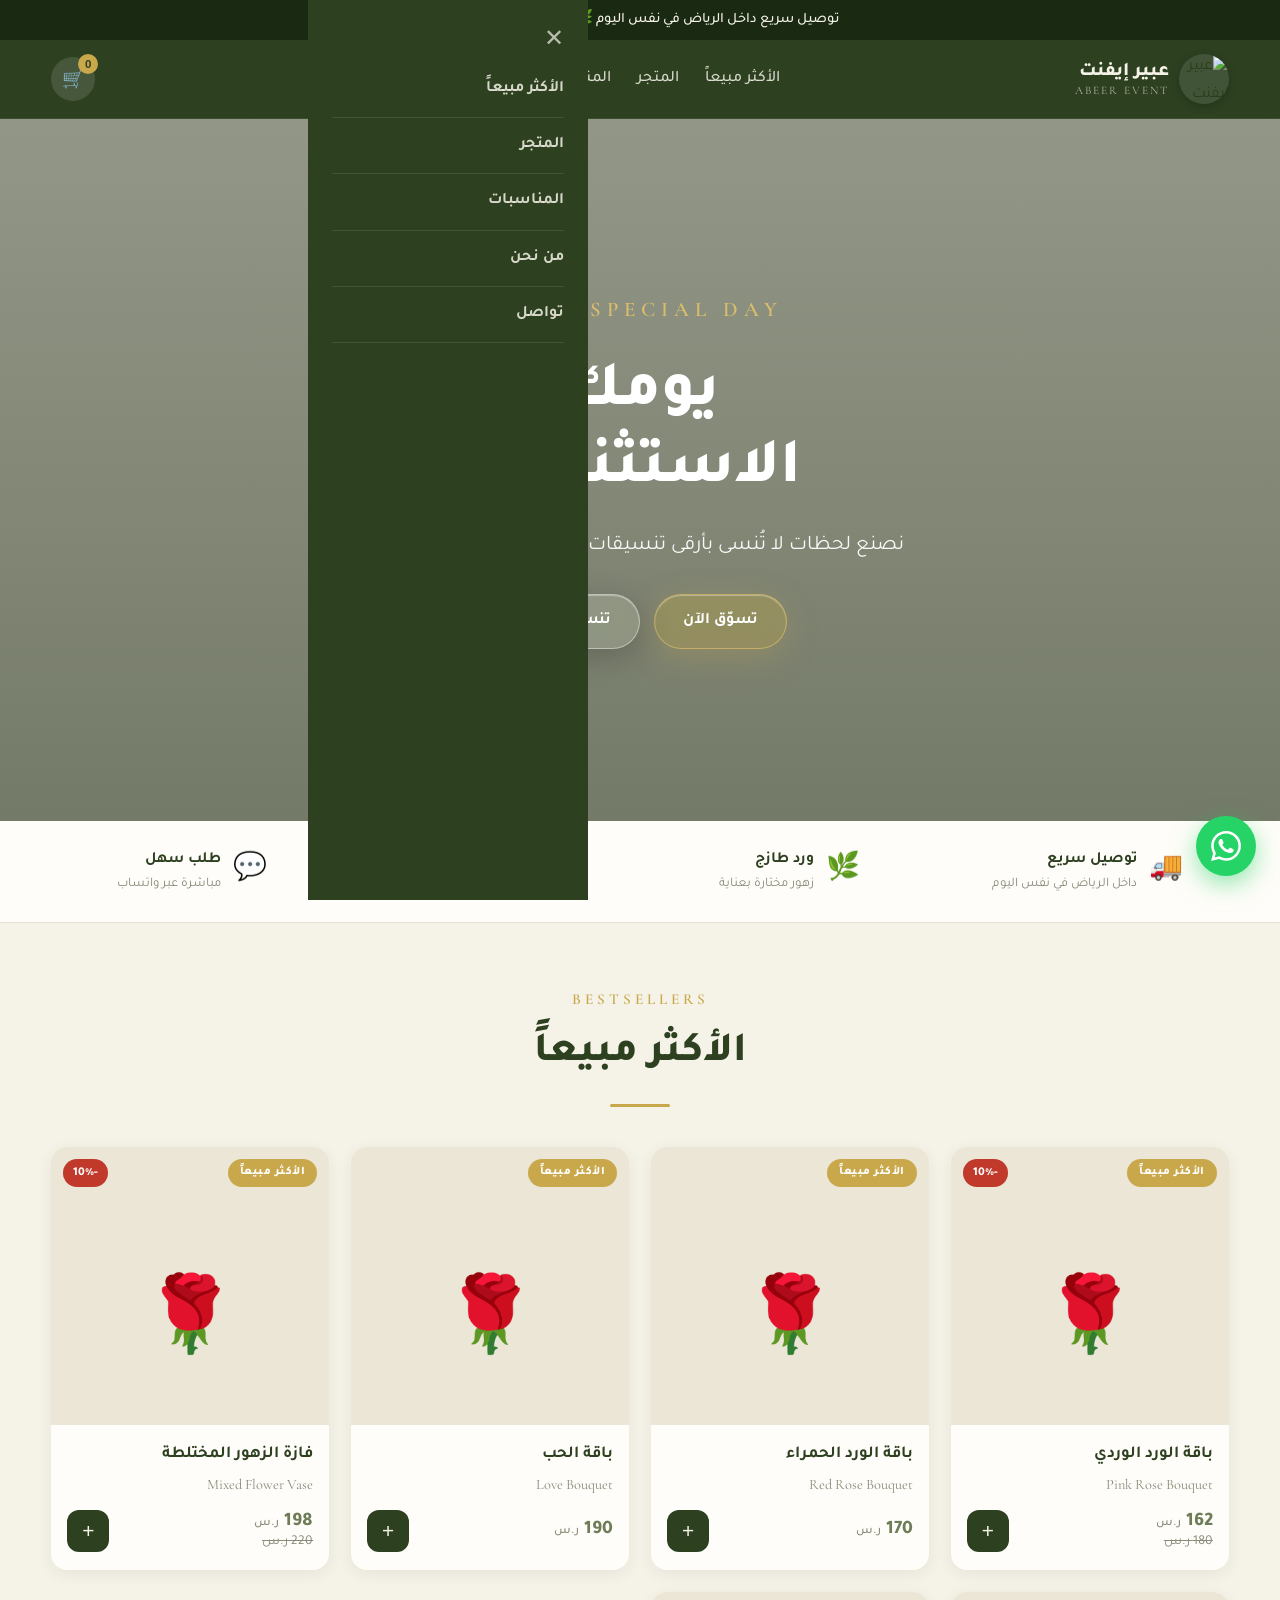
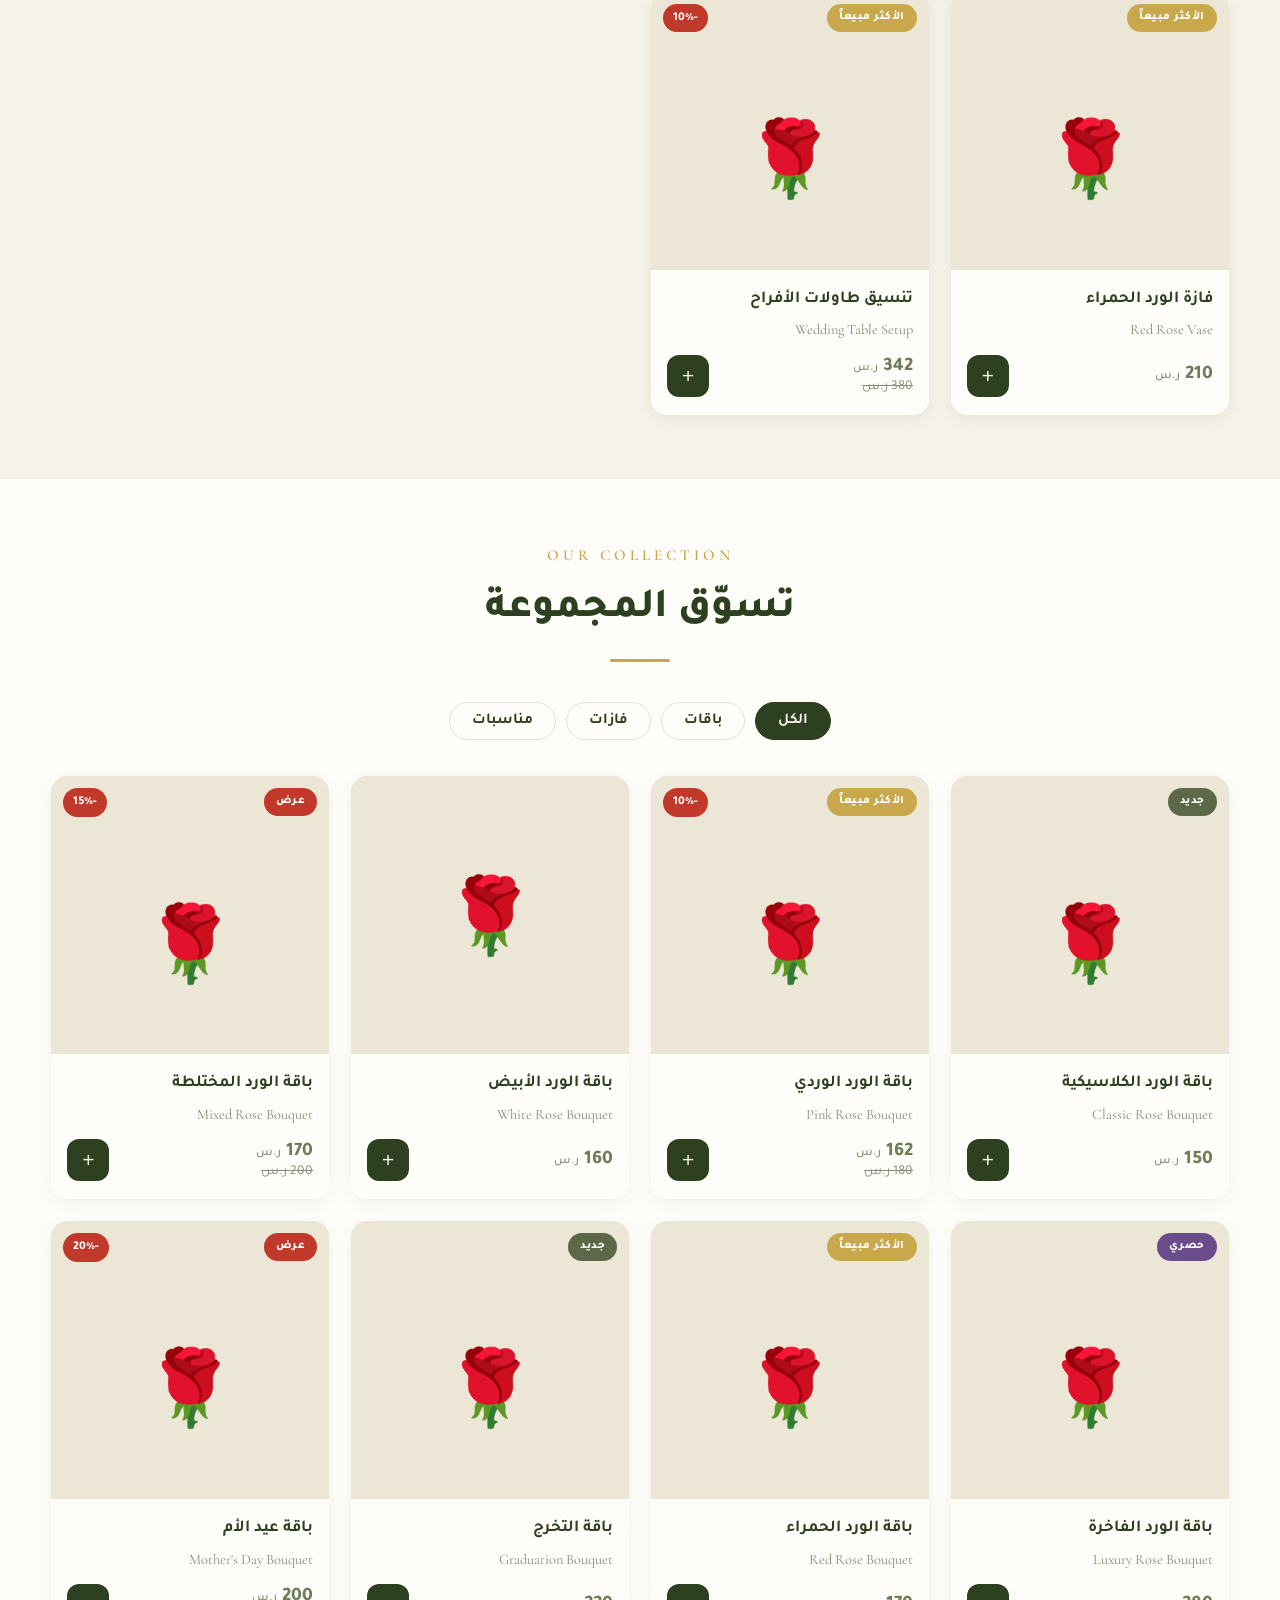
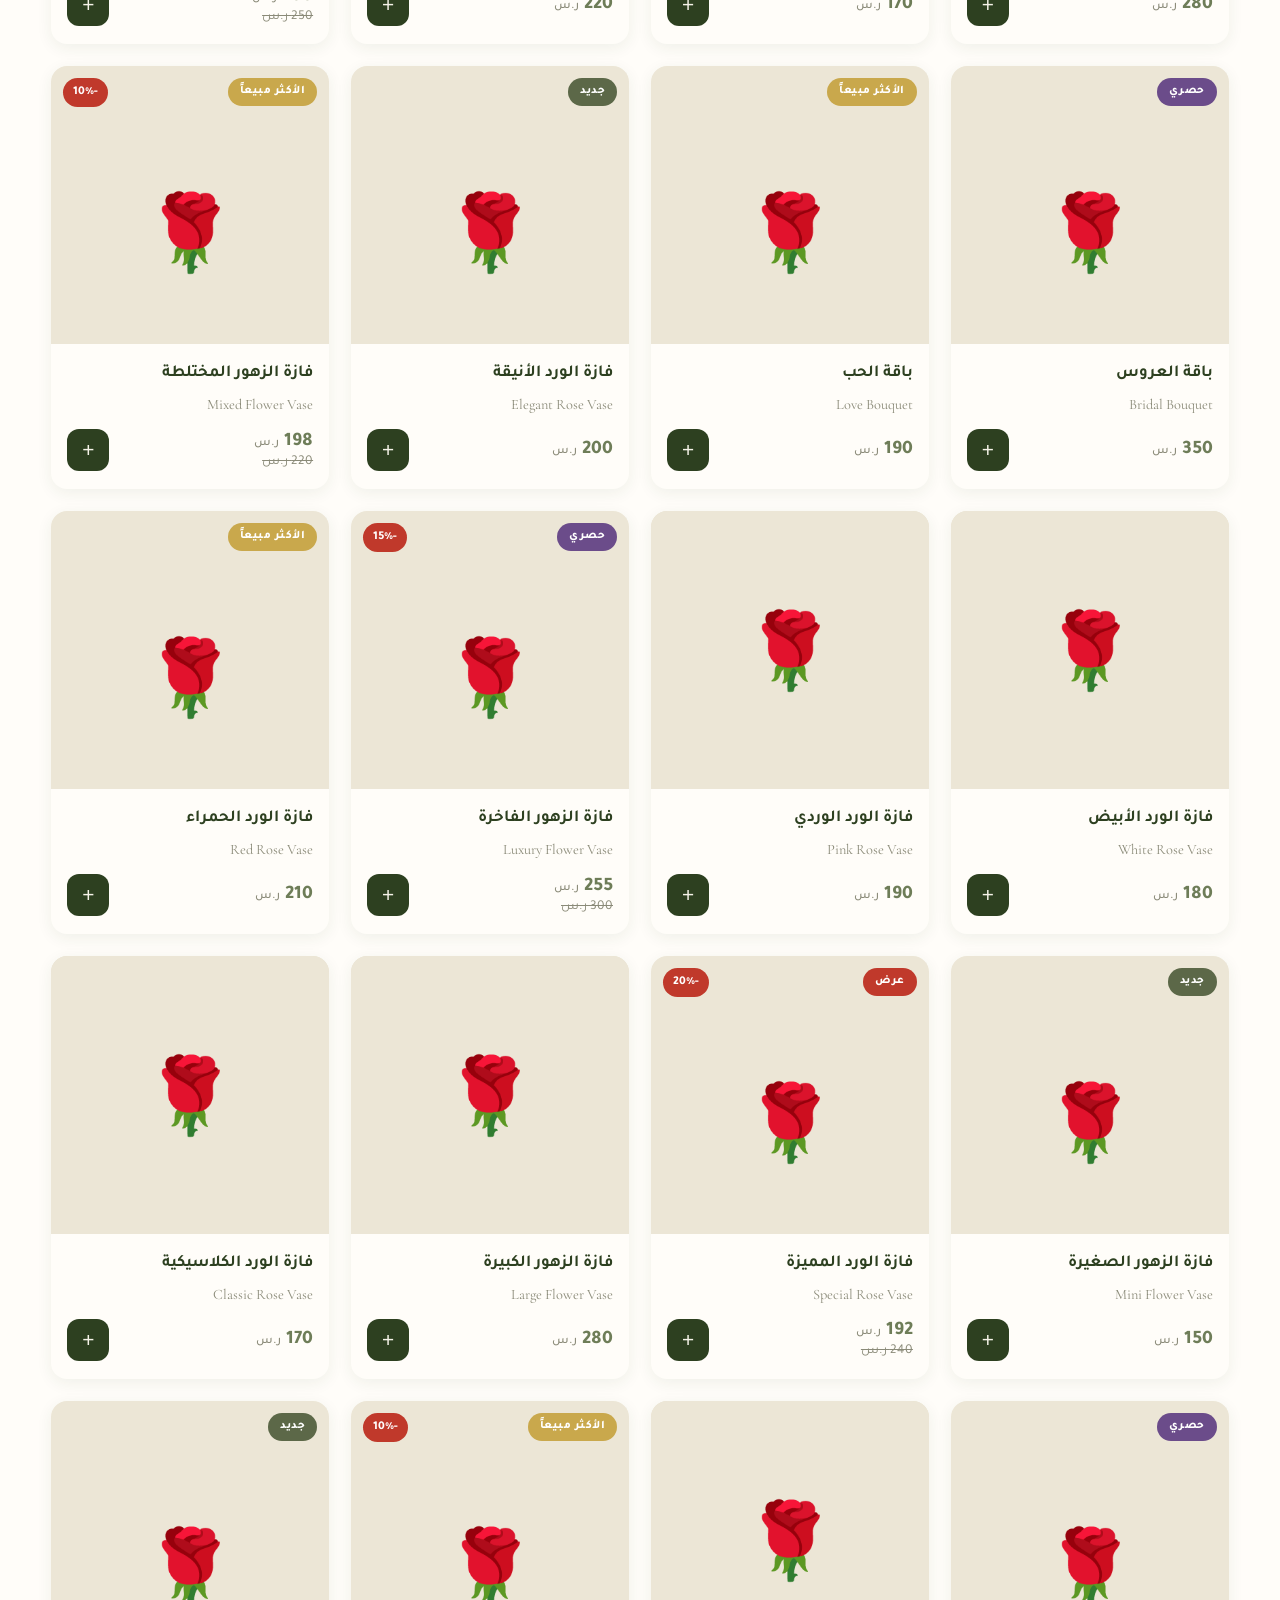
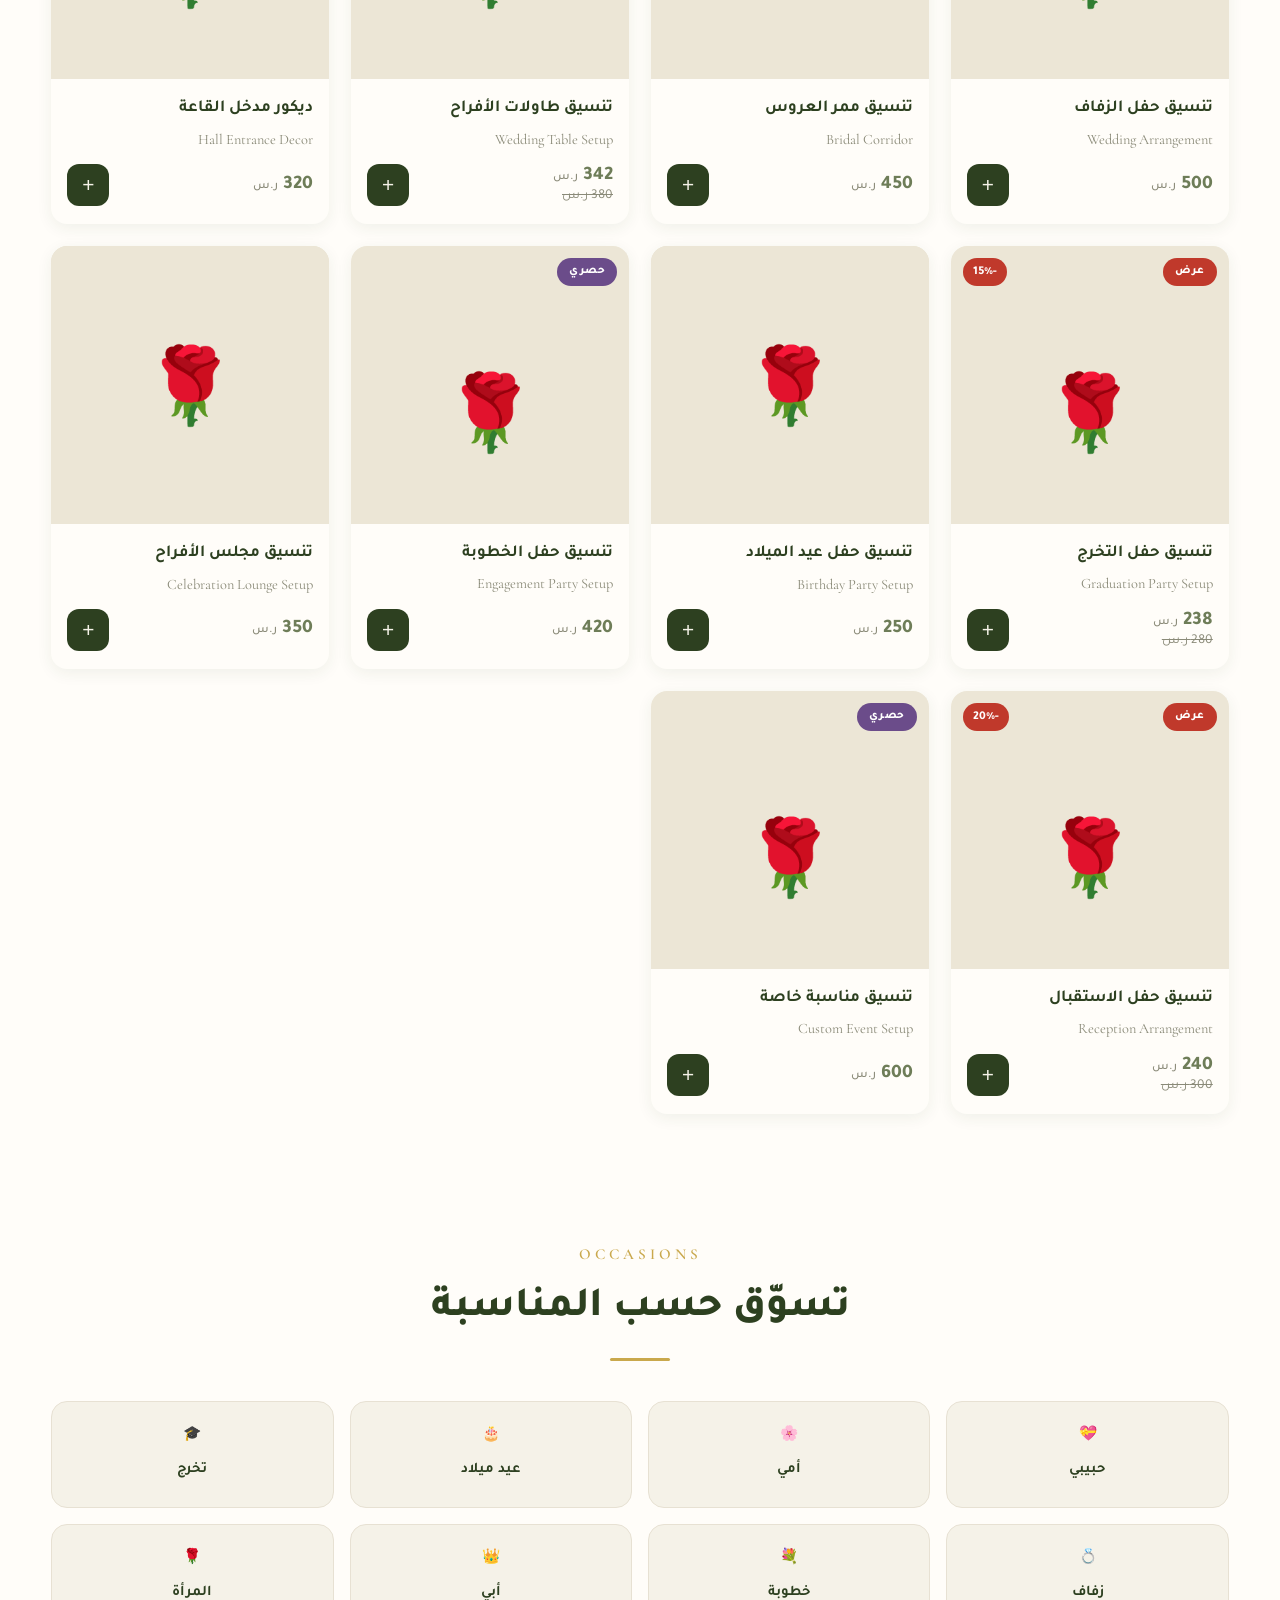
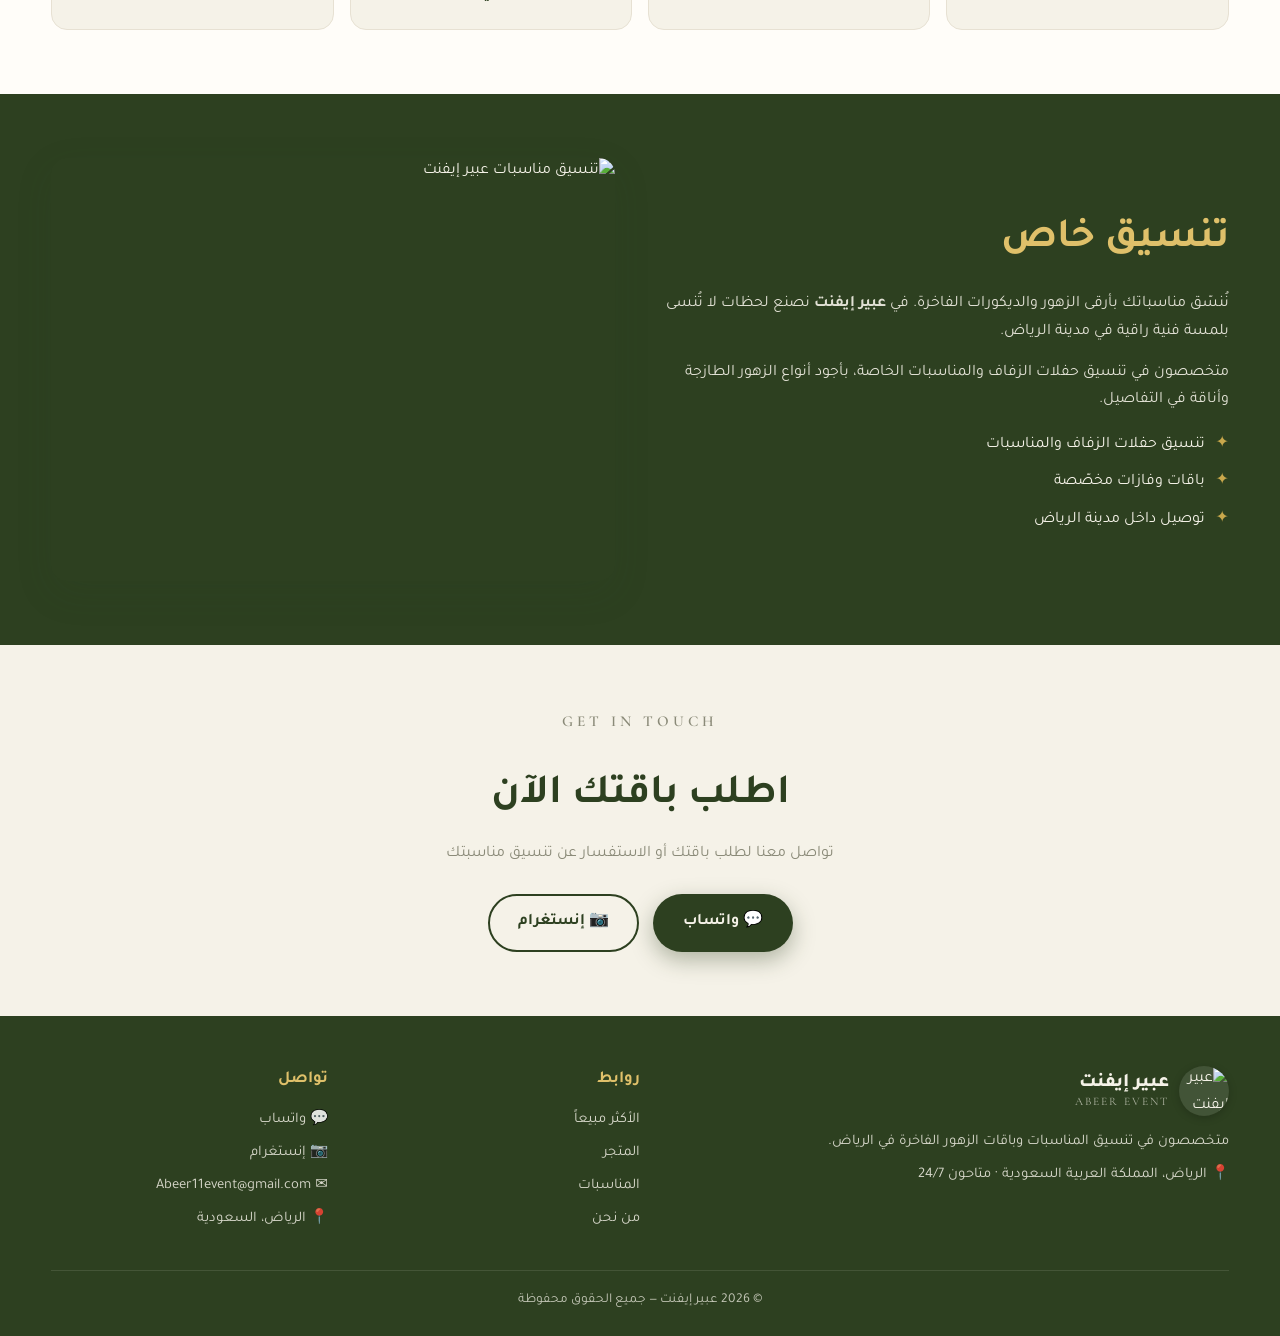
==== commit 19ac941d: "bump: styles.css?v=4 cache bust for dark olive header redesign" ====
--- a/index.html
+++ b/index.html
@@ -6,7 +6,7 @@
   <title>عبير إيفنت — تنسيق ورود ومناسبات | الرياض</title>
   <meta name="description" content="عبير إيفنت لتنسيق الورود والمناسبات في الرياض. باقات ورد فاخرة، فازات، وتنسيقات أعراس ومناسبات. اطلب الآن عبر واتساب." />
   <link rel="manifest" href="manifest.json" />
-  <meta name="theme-color" content="#6e7d58" />
+  <meta name="theme-color" content="#2d4020" />
   <meta name="apple-mobile-web-app-capable" content="yes" />
   <meta name="apple-mobile-web-app-status-bar-style" content="black-translucent" />
   <meta name="apple-mobile-web-app-title" content="عبير إيفنت" />
@@ -15,7 +15,7 @@
   <link rel="preconnect" href="https://fonts.googleapis.com" />
   <link rel="preconnect" href="https://fonts.gstatic.com" crossorigin />
   <link href="https://fonts.googleapis.com/css2?family=Tajawal:wght@300;400;500;700;800;900&family=Cormorant+Garamond:ital,wght@0,400;0,500;0,600;0,700;1,400&display=swap" rel="stylesheet" />
-  <link rel="stylesheet" href="assets/css/styles.css?v=3" />
+  <link rel="stylesheet" href="assets/css/styles.css?v=4" />
 </head>
 <body>
   <!-- Announcement -->
--- a/assets/css/styles.css
+++ b/assets/css/styles.css
@@ -1,22 +1,24 @@
-/* v2 — عبير إيفنت Storefront Styles
-   Brand: Olive #6E7D58 · Dark #3A5228 · Cream #F5F2E8 · Gold #C9A84C
+/* =========================================================
+   عبير إيفنت — Storefront Styles  v4
+   Brand: Olive #6e7d58 · Dark #2d4020 · Cream #F5F2E8 · Gold #C9A84C
+   Fonts: Tajawal (AR) + Cormorant Garamond (display)
    ========================================================= */
 
 :root {
   --olive: #6e7d58;
-  --olive-dark: #3a5228;
+  --olive-dark: #2d4020;
   --olive-light: #8a9a78;
   --cream: #f5f2e8;
   --cream-deep: #ece6d6;
   --gold: #c9a84c;
   --gold-light: #dfc06a;
-  --ink: #3d4d2c;
+  --ink: #2d3d1c;
   --muted: #8a8a78;
   --white: #fffdf9;
   --line: #e7e1d3;
   --radius: 16px;
-  --shadow-sm: 0 4px 16px rgba(58, 82, 40, 0.06);
-  --shadow-md: 0 12px 36px rgba(58, 82, 40, 0.12);
+  --shadow-sm: 0 4px 16px rgba(45, 64, 32, 0.07);
+  --shadow-md: 0 12px 36px rgba(45, 64, 32, 0.14);
   --maxw: 1240px;
 }
 
@@ -46,67 +48,69 @@
   white-space: nowrap;
 }
 .btn:active { transform: scale(.97); }
-.btn-primary { background: var(--olive); color: var(--cream); box-shadow: 0 8px 22px rgba(92,104,72,.3); }
-.btn-primary:hover { background: var(--olive-dark); }
+.btn-primary { background: var(--olive-dark); color: var(--cream); box-shadow: 0 8px 22px rgba(45,64,32,.35); }
+.btn-primary:hover { background: #1a2912; }
 .btn-gold { background: var(--gold); color: var(--olive-dark); }
 .btn-gold:hover { background: var(--gold-light); }
-.btn-ghost { background: transparent; color: var(--olive); border-color: var(--olive); }
-.btn-ghost:hover { background: var(--olive); color: var(--cream); }
+.btn-ghost { background: transparent; color: var(--olive-dark); border-color: var(--olive-dark); }
+.btn-ghost:hover { background: var(--olive-dark); color: var(--cream); }
 .btn-block { width: 100%; }
 
+/* Glassmorphism buttons */
 .btn-glass {
-  background: rgba(255,255,255,.16);
+  background: rgba(255, 255, 255, 0.15);
   -webkit-backdrop-filter: blur(12px) saturate(140%);
   backdrop-filter: blur(12px) saturate(140%);
-  border: 1.5px solid rgba(255,255,255,.45);
+  border: 1.5px solid rgba(255, 255, 255, 0.4);
   color: #fff;
-  box-shadow: 0 8px 32px rgba(0,0,0,.18), inset 0 1px 1px rgba(255,255,255,.4);
-}
-.btn-glass:hover { background: rgba(255,255,255,.3); transform: translateY(-2px); }
+  box-shadow: 0 8px 32px rgba(0, 0, 0, 0.2), inset 0 1px 1px rgba(255, 255, 255, 0.35);
+}
+.btn-glass:hover { background: rgba(255, 255, 255, 0.28); transform: translateY(-2px); }
 .btn-glass-gold {
-  background: rgba(201,168,76,.32);
+  background: rgba(201, 168, 76, 0.3);
   -webkit-backdrop-filter: blur(12px) saturate(160%);
   backdrop-filter: blur(12px) saturate(160%);
-  border: 1.5px solid rgba(223,192,106,.7);
+  border: 1.5px solid rgba(223, 192, 106, 0.65);
   color: #fff;
-  box-shadow: 0 8px 32px rgba(201,168,76,.3), inset 0 1px 1px rgba(255,255,255,.4);
-}
-.btn-glass-gold:hover { background: rgba(201,168,76,.5); transform: translateY(-2px); }
+  box-shadow: 0 8px 32px rgba(201, 168, 76, 0.28), inset 0 1px 1px rgba(255, 255, 255, 0.35);
+}
+.btn-glass-gold:hover { background: rgba(201, 168, 76, 0.5); transform: translateY(-2px); }
 
 /* ===== Announcement bar ===== */
 .announce {
-  background: var(--olive-dark); color: var(--cream); text-align: center;
+  background: #1a2912; color: var(--cream); text-align: center;
   font-size: .9rem; padding: 8px 12px; font-weight: 500;
 }
 
-/* ===== Header ===== */
+/* ===== Header — dark olive like Nicepage ===== */
 .header {
-  position: sticky; top: 0; z-index: 50; background: rgba(245,242,232,.92);
-  backdrop-filter: blur(12px); border-bottom: 1px solid var(--line);
+  position: sticky; top: 0; z-index: 50;
+  background: var(--olive-dark);
+  border-bottom: 1px solid rgba(255,255,255,.08);
 }
 .header-inner { display: flex; align-items: center; justify-content: space-between; padding: 14px 0; gap: 16px; }
 .brand { display: flex; align-items: center; gap: 10px; }
 .brand-logo {
-  width: 44px; height: 44px; border-radius: 50%; background: var(--olive-dark);
+  width: 44px; height: 44px; border-radius: 50%; background: rgba(255,255,255,.15);
   color: var(--gold); display: grid; place-items: center; font-size: 1.4rem; flex-shrink: 0;
 }
 .brand-logo-img {
   width: 50px; height: 50px; border-radius: 50%; object-fit: cover; flex-shrink: 0;
-  background: var(--olive-dark); box-shadow: 0 2px 8px rgba(58,82,40,.15);
+  background: rgba(255,255,255,.1); box-shadow: 0 2px 8px rgba(0,0,0,.2);
 }
 .brand-text { display: flex; flex-direction: column; line-height: 1.15; }
-.brand-name { font-weight: 800; font-size: 1.2rem; color: var(--olive-dark); }
-.brand-sub { font-size: .72rem; color: var(--olive); letter-spacing: 2px; font-family: 'Cormorant Garamond', serif; }
+.brand-name { font-weight: 800; font-size: 1.2rem; color: var(--cream); }
+.brand-sub { font-size: .72rem; color: rgba(245,242,232,.65); letter-spacing: 2px; font-family: 'Cormorant Garamond', serif; }
 .nav { display: flex; gap: 26px; font-weight: 500; }
-.nav a { color: var(--ink); transition: color .2s; }
-.nav a:hover { color: var(--olive); }
+.nav a { color: rgba(245,242,232,.85); transition: color .2s; position: relative; }
+.nav a:hover { color: var(--gold-light); }
 .header-actions { display: flex; align-items: center; gap: 10px; }
 .icon-btn {
   position: relative; width: 44px; height: 44px; border-radius: 50%; border: none;
-  background: var(--cream-deep); cursor: pointer; font-size: 1.15rem; display: grid; place-items: center;
-  transition: background .2s; color: var(--olive-dark);
-}
-.icon-btn:hover { background: var(--gold-light); }
+  background: rgba(255,255,255,.12); cursor: pointer; font-size: 1.15rem; display: grid; place-items: center;
+  transition: background .2s; color: var(--cream);
+}
+.icon-btn:hover { background: var(--gold); color: var(--olive-dark); }
 .cart-count {
   position: absolute; top: -3px; inset-inline-start: -3px; background: var(--gold);
   color: var(--olive-dark); font-size: .72rem; font-weight: 800; min-width: 20px; height: 20px;
@@ -121,9 +125,9 @@
 }
 .hero::before {
   content: ""; position: absolute; inset: 0;
-  background: linear-gradient(rgba(58,82,40,.35), rgba(58,82,40,.5)),
-    url('https://d2xsxph8kpxj0f.cloudfront.net/310519663180615666/Caum4jwwdqGQuy8FsdJoo5/abeer_girl_hero_afb19f18.jpg') center 15%/cover no-repeat;
-  transform: scale(1.02);
+  background: linear-gradient(rgba(29,41,18,.45), rgba(29,41,18,.6)),
+    url('https://d2xsxph8kpxj0f.cloudfront.net/310519663180615666/Caum4jwwdqGQuy8FsdJoo5/abeer_girl_hero_afb19f18.jpg') center top/cover;
+  transform: scale(1.05);
 }
 .hero-content { position: relative; z-index: 1; padding: 40px 20px; max-width: 760px; }
 .hero-eyebrow {
@@ -160,8 +164,8 @@
   padding: 9px 22px; border-radius: 999px; cursor: pointer; font-family: inherit;
   font-weight: 600; font-size: .95rem; transition: all .2s;
 }
-.tab:hover { border-color: var(--olive); color: var(--olive); }
-.tab.active { background: var(--olive); border-color: var(--olive); color: var(--cream); }
+.tab:hover { border-color: var(--olive-dark); color: var(--olive-dark); }
+.tab.active { background: var(--olive-dark); border-color: var(--olive-dark); color: var(--cream); }
 
 /* ===== Product grid ===== */
 .products-grid { display: grid; grid-template-columns: repeat(4, 1fr); gap: 22px; }
@@ -204,7 +208,7 @@
   background: var(--cream); border: 1px solid var(--line); border-radius: var(--radius);
   padding: 22px 12px; text-align: center; cursor: pointer; transition: all .2s; color: var(--olive-dark);
 }
-.occasion:hover { background: var(--olive); color: var(--cream); transform: translateY(-4px); box-shadow: var(--shadow-sm); }
+.occasion:hover { background: var(--olive-dark); color: var(--cream); transform: translateY(-4px); box-shadow: var(--shadow-sm); }
 .occasion-icon { font-size: 2rem; display: block; margin-bottom: 8px; }
 .occasion span { font-weight: 600; font-size: .92rem; }
 
@@ -219,7 +223,7 @@
 .about-img { border-radius: var(--radius); overflow: hidden; aspect-ratio: 4/3; box-shadow: var(--shadow-md); }
 .about-img img { width: 100%; height: 100%; object-fit: cover; }
 
-/* ===== CTA ===== */
+/* ===== Contact / CTA ===== */
 .cta { text-align: center; }
 .cta h2 { font-size: clamp(1.8rem, 4vw, 2.6rem); color: var(--olive-dark); margin-bottom: 10px; }
 .cta p { color: var(--muted); margin-bottom: 26px; }
@@ -241,33 +245,30 @@
   display: grid; place-items: center; box-shadow: 0 8px 24px rgba(37,211,102,.5);
   animation: waPulse 2.5s infinite;
 }
-@keyframes waPulse {
-  0%,100% { box-shadow: 0 0 0 0 rgba(37,211,102,.4); }
-  50% { box-shadow: 0 0 0 14px rgba(37,211,102,0); }
-}
+@keyframes waPulse { 0%,100% { box-shadow: 0 0 0 0 rgba(37,211,102,.4);} 50% { box-shadow: 0 0 0 14px rgba(37,211,102,0);} }
 
 /* ===== Cart Drawer ===== */
-.overlay { position: fixed; inset: 0; background: rgba(58,82,40,.5); opacity: 0; visibility: hidden; transition: opacity .25s; z-index: 60; }
+.overlay { position: fixed; inset: 0; background: rgba(20,30,12,.55); opacity: 0; visibility: hidden; transition: opacity .25s; z-index: 60; }
 .overlay.open { opacity: 1; visibility: visible; }
 .drawer {
-  position: fixed; top: 0; inset-inline-start: 0; height: 100%; width: min(420px, 92%);
-  background: var(--cream); z-index: 70; transform: translateX(-110%); transition: transform .3s ease;
+  position: fixed; top: 0; left: 0; right: auto;
+  height: 100%; width: min(420px, 92%);
+  background: var(--cream); z-index: 70;
+  transform: translateX(-110%);
+  transition: transform .3s ease;
   display: flex; flex-direction: column;
 }
-[dir="rtl"] .drawer { right: 0; left: auto; inset-inline-start: auto; transform: translateX(110%); }
+.drawer.open { transform: translateX(0); }
+[dir="rtl"] .drawer { right: 0; left: auto; transform: translateX(110%); }
 [dir="rtl"] .drawer.open { transform: translateX(0); }
-.drawer.open { transform: translateX(0); }
 .drawer-head {
-  display: flex; align-items: center; justify-content: space-between; padding: 16px 20px;
-  border-bottom: 1px solid var(--line); background: var(--white);
-}
-.drawer-head h3 { color: var(--olive-dark); font-size: 1.2rem; }
-.drawer-close {
-  background: var(--cream-deep); border: none; font-size: 1.2rem; cursor: pointer;
-  color: var(--ink); width: 44px; height: 44px; border-radius: 50%;
-  display: grid; place-items: center; flex-shrink: 0; -webkit-tap-highlight-color: transparent;
-}
-.drawer-close:hover { background: #c0392b; color: #fff; }
+  display: flex; align-items: center; justify-content: space-between;
+  padding: 20px; border-bottom: 1px solid var(--line);
+  background: var(--olive-dark);
+}
+.drawer-head h3 { color: var(--cream); font-size: 1.3rem; }
+.drawer-close { background: none; border: none; font-size: 1.4rem; cursor: pointer; color: rgba(245,242,232,.7); }
+.drawer-close:hover { color: var(--gold-light); }
 .drawer-body { flex: 1; overflow-y: auto; padding: 16px 20px; }
 .cart-empty { text-align: center; color: var(--muted); padding: 50px 0; }
 .cart-empty .big { font-size: 3rem; display: block; margin-bottom: 10px; }
@@ -277,26 +278,28 @@
 .cart-row-name { font-weight: 700; font-size: .95rem; color: var(--olive-dark); }
 .cart-row-price { color: var(--olive); font-weight: 700; font-size: .9rem; }
 .qty { display: flex; align-items: center; gap: 8px; margin-top: 6px; }
-.qty button { width: 32px; height: 32px; border-radius: 8px; border: 1px solid var(--line); background: var(--white); cursor: pointer; font-weight: 800; color: var(--olive); font-size: 1rem; }
+.qty button { width: 28px; height: 28px; border-radius: 8px; border: 1px solid var(--line); background: var(--white); cursor: pointer; font-weight: 800; color: var(--olive-dark); font-size: 1rem; }
 .qty button:hover { background: var(--gold-light); }
 .qty span { min-width: 22px; text-align: center; font-weight: 700; }
-.cart-remove { background: none; border: none; cursor: pointer; color: #c0392b; font-size: 1.2rem; align-self: flex-start; padding: 4px; }
+.cart-remove { background: none; border: none; cursor: pointer; color: #c0392b; font-size: 1.1rem; align-self: flex-start; }
 .drawer-foot { padding: 18px 20px; border-top: 1px solid var(--line); background: var(--white); }
 .cart-total { display: flex; justify-content: space-between; align-items: center; margin-bottom: 14px; font-size: 1.1rem; color: var(--olive-dark); }
-.cart-total strong { color: var(--olive); font-size: 1.35rem; }
-
+.cart-total strong { color: var(--olive-dark); font-size: 1.35rem; }
+
+/* Checkout fields */
 .checkout-fields { display: grid; gap: 10px; margin-bottom: 14px; }
 .checkout-fields input, .checkout-fields textarea {
   width: 100%; padding: 11px 14px; border: 1.5px solid var(--line); border-radius: 12px;
   font-family: inherit; font-size: .95rem; background: var(--cream); color: var(--ink);
 }
-.checkout-fields input:focus, .checkout-fields textarea:focus { outline: none; border-color: var(--olive); }
-
-/* ===== Mobile nav ===== */
-.mnav { position: fixed; top: 0; inset-inline-end: 0; height: 100%; width: min(280px, 80%); background: var(--white); z-index: 70; transform: translateX(110%); transition: transform .3s ease; padding: 24px; }
+.checkout-fields input:focus, .checkout-fields textarea:focus { outline: none; border-color: var(--olive-dark); }
+
+/* ===== Mobile nav drawer ===== */
+.mnav { position: fixed; top: 0; inset-inline-end: 0; height: 100%; width: min(280px, 80%); background: var(--olive-dark); z-index: 70; transform: translateX(110%); transition: transform .3s ease; padding: 24px; }
 .mnav.open { transform: translateX(0); }
-.mnav a { display: block; padding: 14px 0; font-weight: 600; color: var(--olive-dark); border-bottom: 1px solid var(--line); }
-.mnav-close { background: none; border: none; font-size: 1.5rem; cursor: pointer; color: var(--muted); margin-bottom: 10px; }
+.mnav a { display: block; padding: 14px 0; font-weight: 600; color: rgba(245,242,232,.85); border-bottom: 1px solid rgba(255,255,255,.1); }
+.mnav a:hover { color: var(--gold-light); }
+.mnav-close { background: none; border: none; font-size: 1.5rem; cursor: pointer; color: rgba(245,242,232,.7); margin-bottom: 10px; }
 
 /* ===== Toast ===== */
 .toast {
@@ -306,7 +309,7 @@
 }
 .toast.show { opacity: 1; transform: translateY(0); }
 
-/* ===== Reveal ===== */
+/* ===== Reveal animation ===== */
 .reveal { opacity: 0; transform: translateY(28px); transition: opacity .6s ease, transform .6s ease; }
 .reveal.in { opacity: 1; transform: translateY(0); }
 
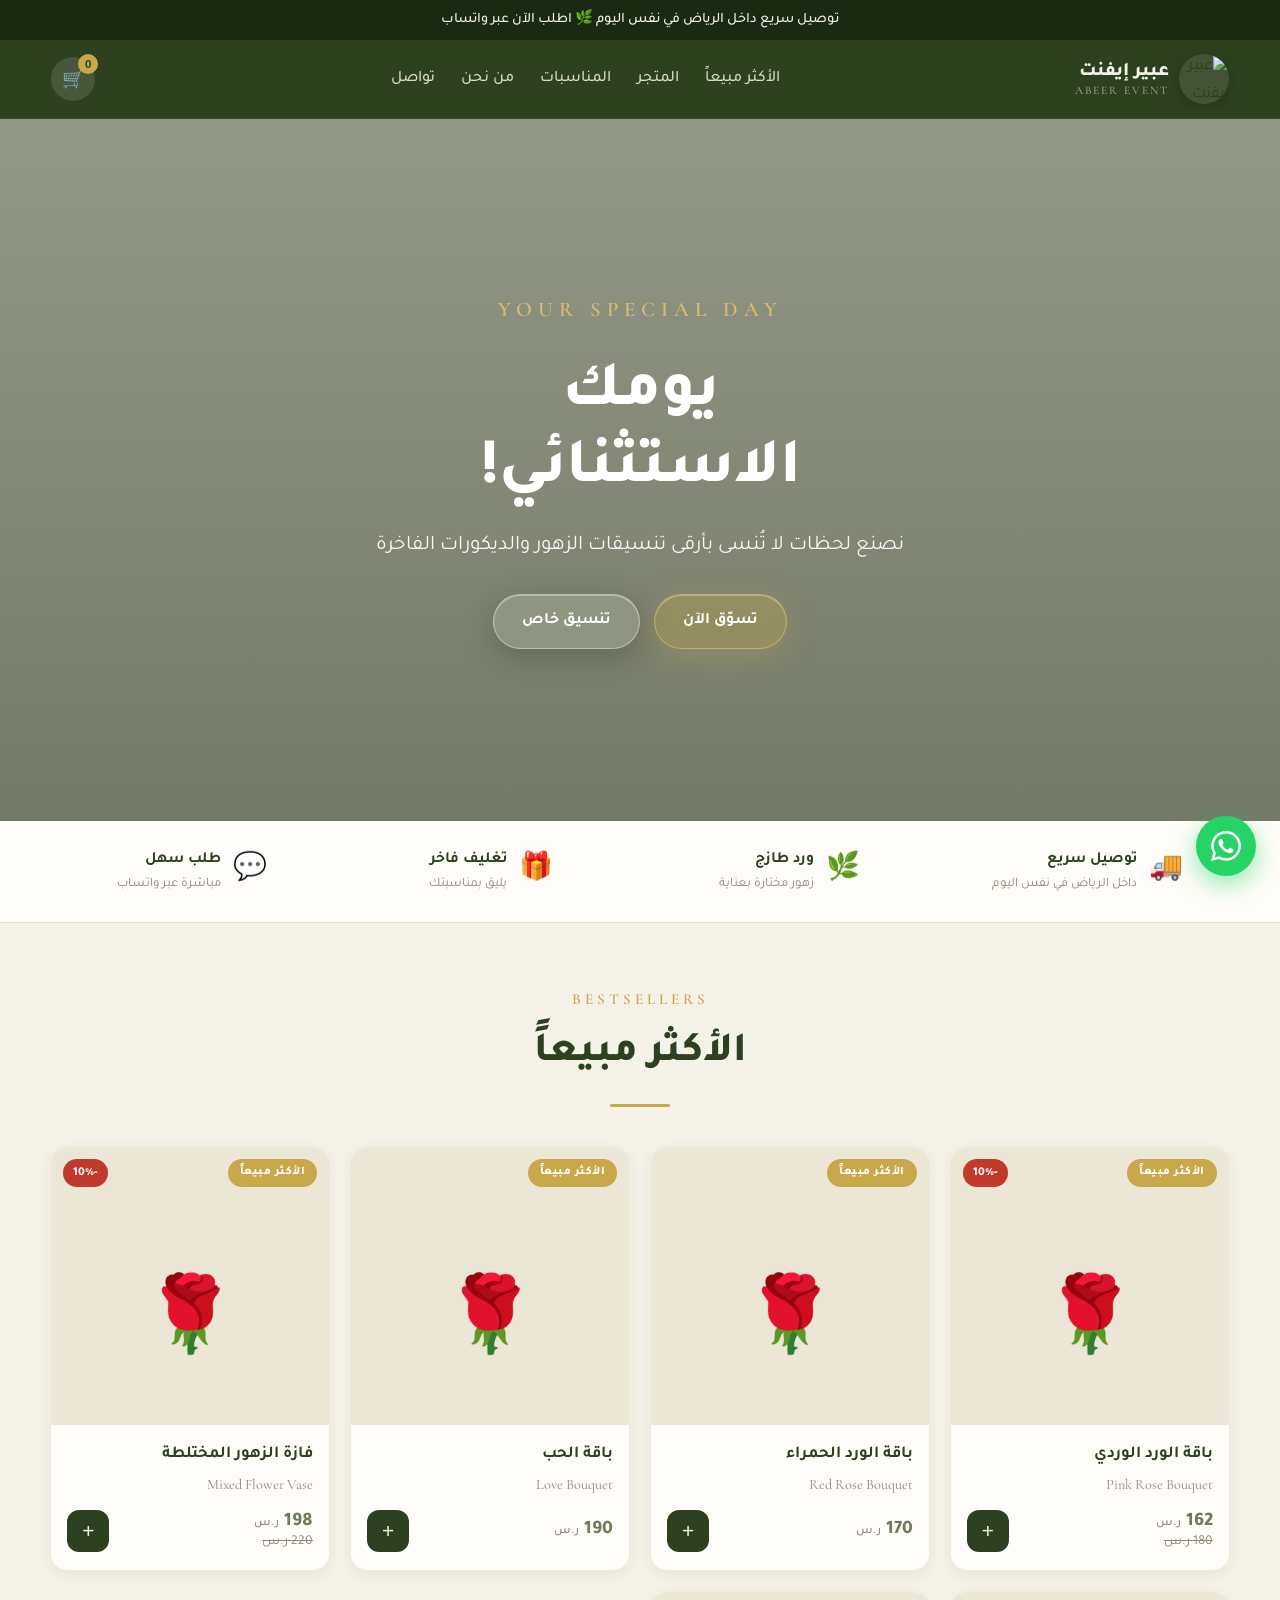
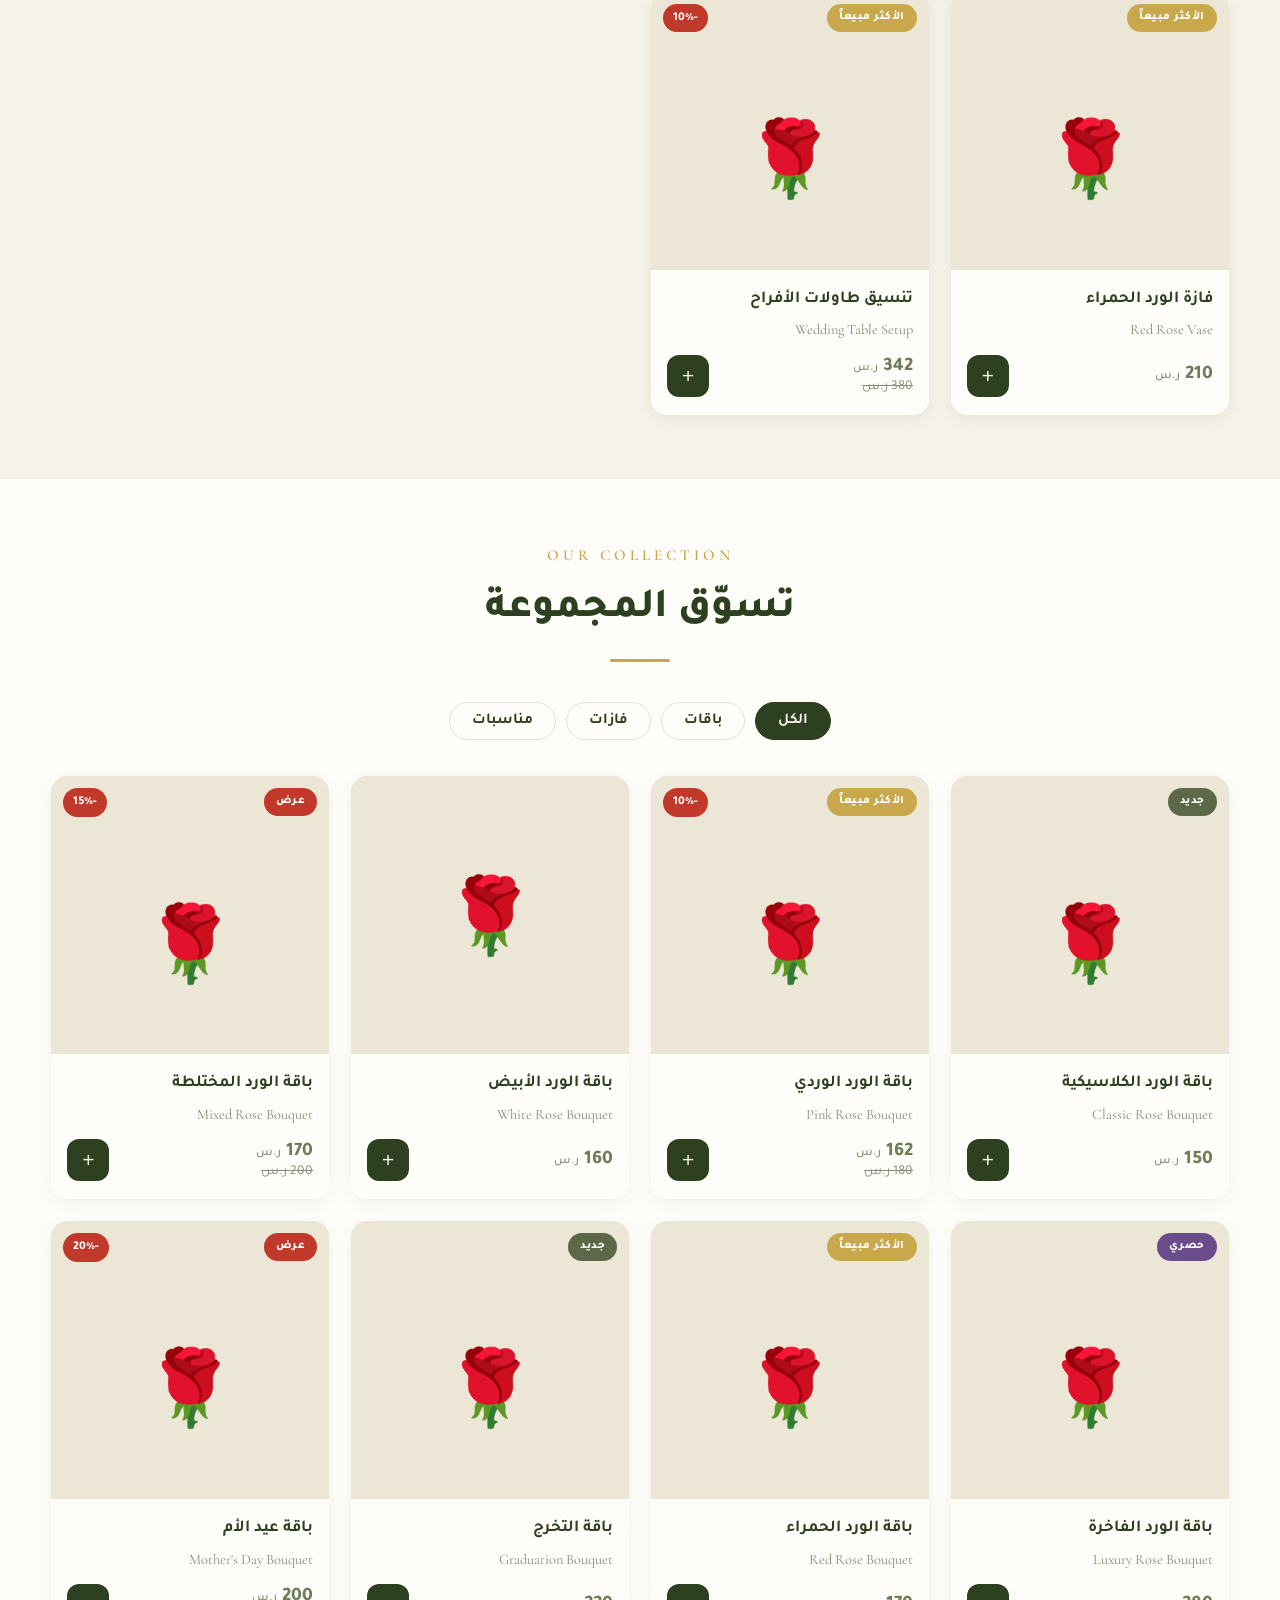
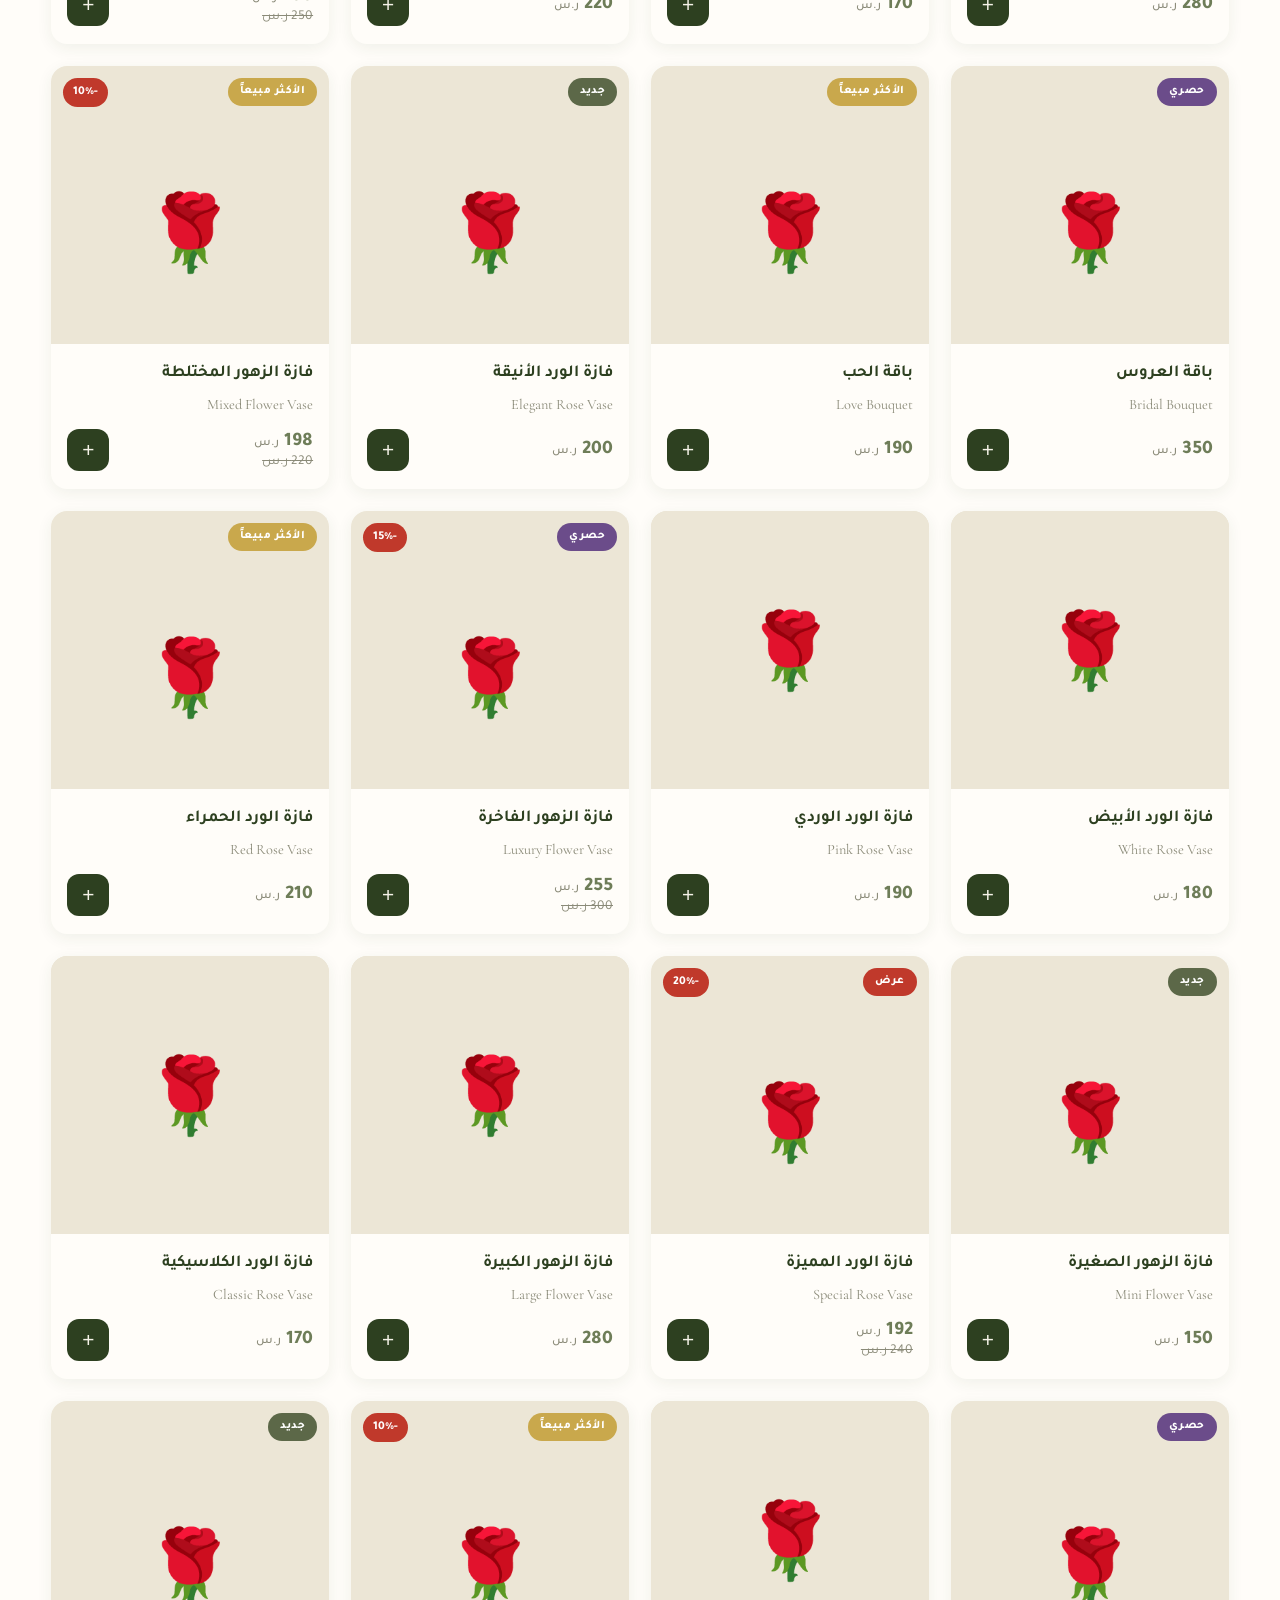
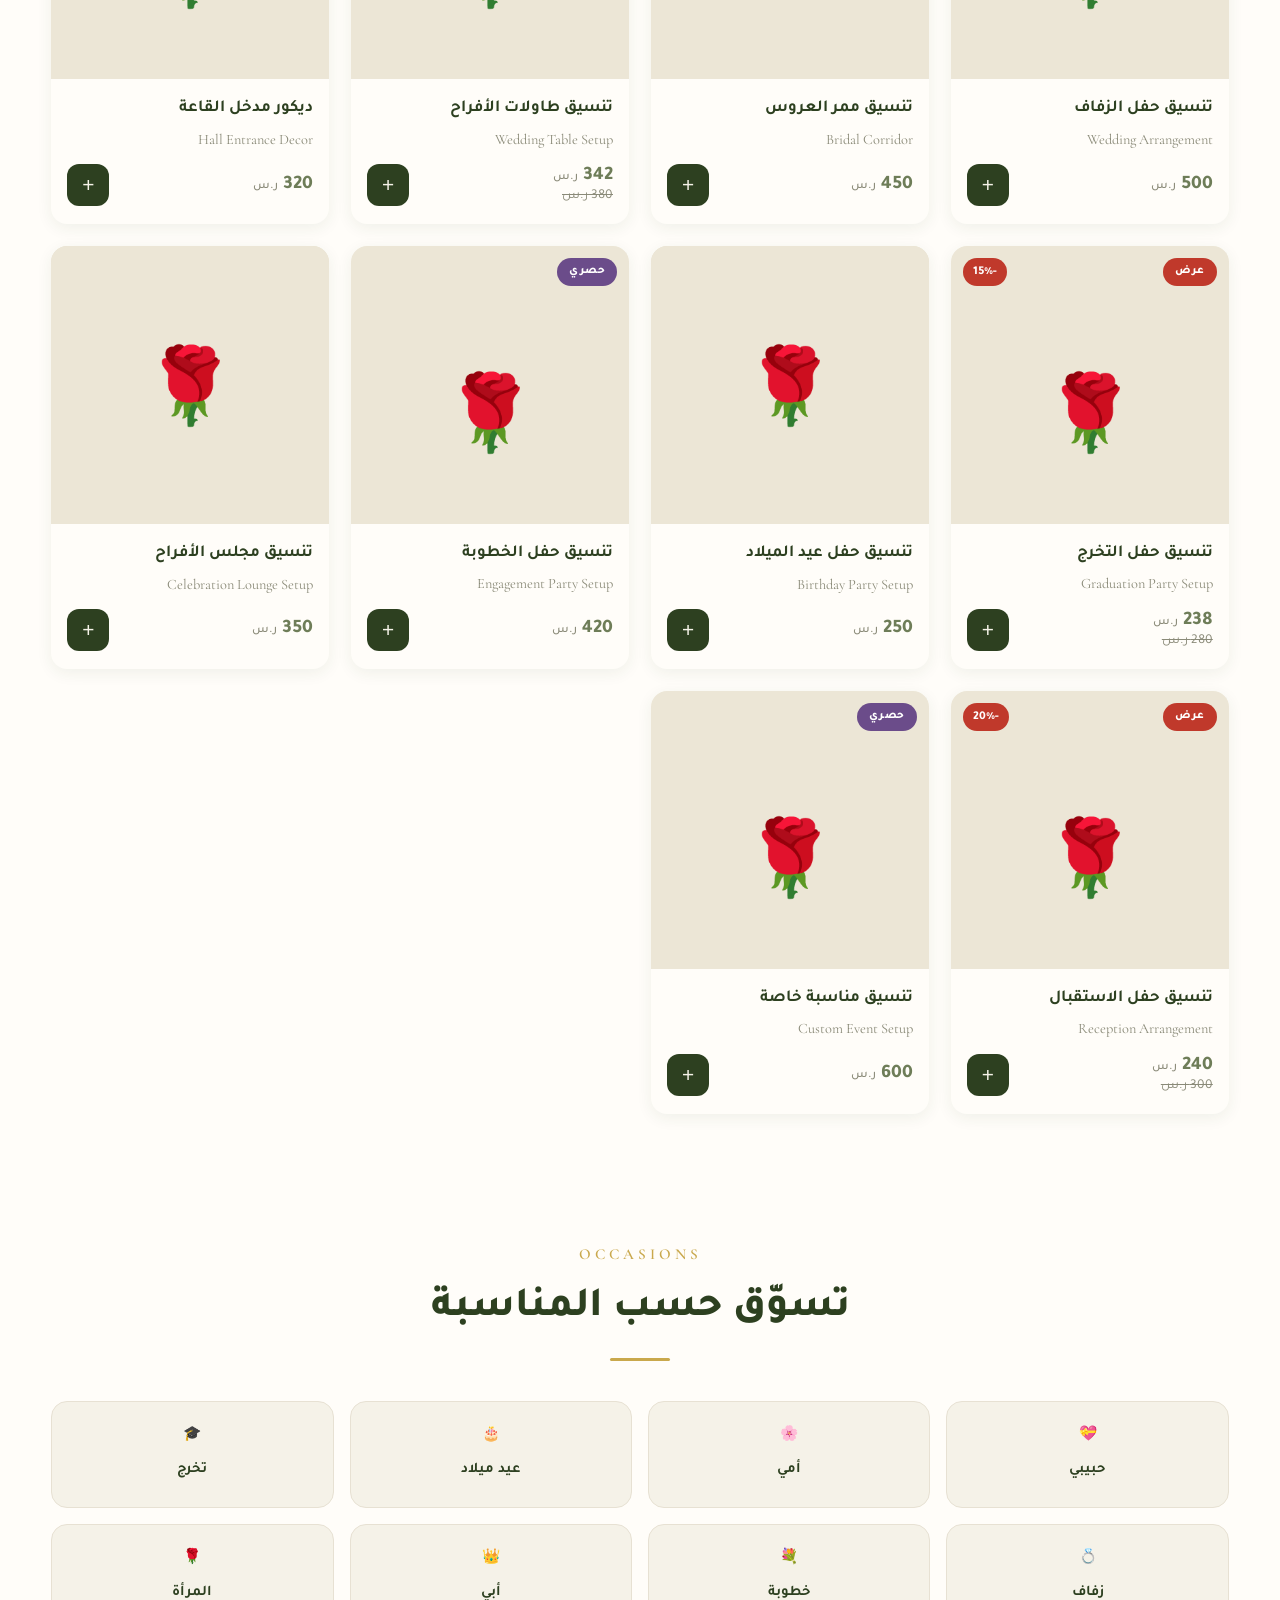
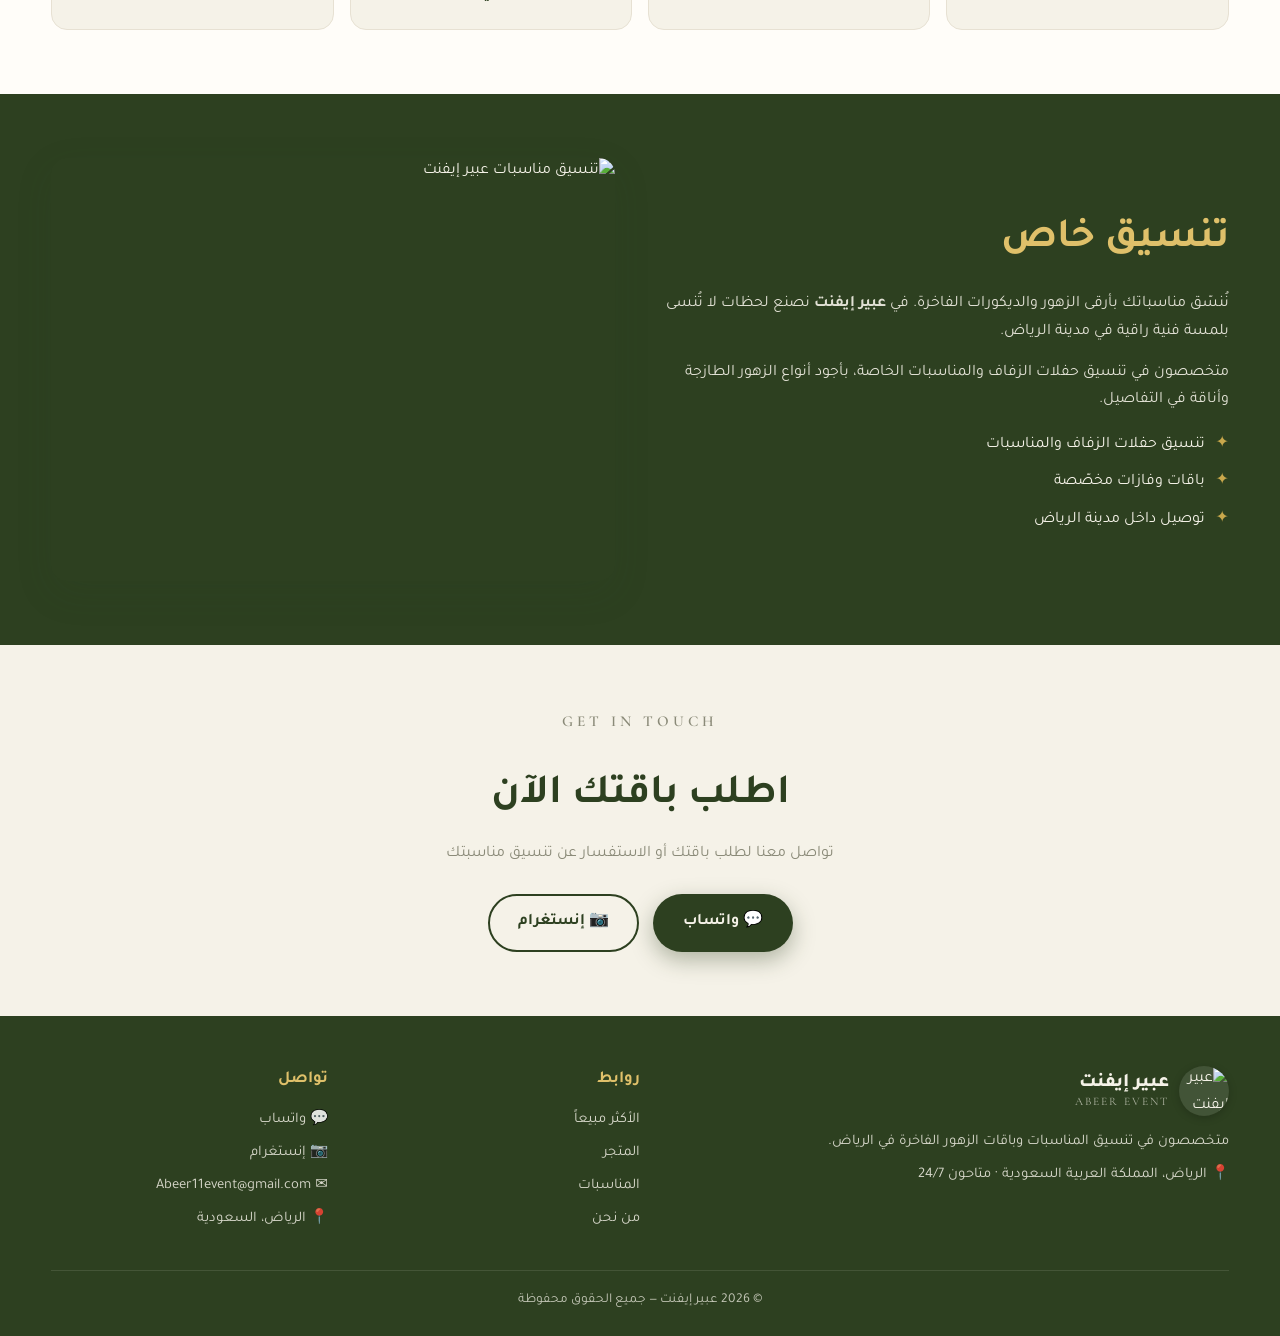
==== commit 45181722: "bump: styles.css?v=5" ====
--- a/index.html
+++ b/index.html
@@ -15,13 +15,11 @@
   <link rel="preconnect" href="https://fonts.googleapis.com" />
   <link rel="preconnect" href="https://fonts.gstatic.com" crossorigin />
   <link href="https://fonts.googleapis.com/css2?family=Tajawal:wght@300;400;500;700;800;900&family=Cormorant+Garamond:ital,wght@0,400;0,500;0,600;0,700;1,400&display=swap" rel="stylesheet" />
-  <link rel="stylesheet" href="assets/css/styles.css?v=4" />
+  <link rel="stylesheet" href="assets/css/styles.css?v=5" />
 </head>
 <body>
-  <!-- Announcement -->
   <div class="announce" id="announce"></div>
 
-  <!-- Header -->
   <header class="header" id="top">
     <div class="container header-inner">
       <a href="#top" class="brand">
@@ -45,7 +43,6 @@
     </div>
   </header>
 
-  <!-- Hero -->
   <section class="hero">
     <div class="hero-content">
       <p class="hero-eyebrow">Your Special Day</p>
@@ -58,7 +55,6 @@
     </div>
   </section>
 
-  <!-- Trust strip -->
   <div class="trust">
     <div class="container trust-grid">
       <div class="trust-item"><span class="trust-icon">🚚</span><div><h4>توصيل سريع</h4><p>داخل الرياض في نفس اليوم</p></div></div>
@@ -68,7 +64,6 @@
     </div>
   </div>
 
-  <!-- Bestsellers -->
   <section class="section" id="bestsellers">
     <div class="container">
       <div class="section-head reveal">
@@ -80,7 +75,6 @@
     </div>
   </section>
 
-  <!-- Shop -->
   <section class="section" id="shop" style="background:var(--white)">
     <div class="container">
       <div class="section-head reveal">
@@ -93,7 +87,6 @@
     </div>
   </section>
 
-  <!-- Occasions -->
   <section class="section occasions" id="occasions">
     <div class="container">
       <div class="section-head reveal">
@@ -105,7 +98,6 @@
     </div>
   </section>
 
-  <!-- About -->
   <section class="section about" id="about">
     <div class="container about-inner">
       <div class="about-text reveal">
@@ -124,7 +116,6 @@
     </div>
   </section>
 
-  <!-- CTA / Contact -->
   <section class="section cta" id="contact">
     <div class="container reveal">
       <p class="section-eyebrow">Get in Touch</p>
@@ -137,7 +128,6 @@
     </div>
   </section>
 
-  <!-- Footer -->
   <footer class="footer">
     <div class="container">
       <div class="footer-grid">
@@ -168,10 +158,8 @@
     </div>
   </footer>
 
-  <!-- Floating WhatsApp -->
   <a href="#" class="wa-float" id="waFloat" target="_blank" rel="noopener" aria-label="واتساب"><svg viewBox="0 0 24 24" width="30" height="30" fill="white"><path d="M17.472 14.382c-.297-.149-1.758-.867-2.03-.967-.273-.099-.471-.148-.67.15-.197.297-.767.966-.94 1.164-.173.199-.347.223-.644.075-.297-.15-1.255-.463-2.39-1.475-.883-.788-1.48-1.761-1.653-2.059-.173-.297-.018-.458.13-.606.134-.133.298-.347.446-.52.149-.174.198-.298.298-.497.099-.198.05-.371-.025-.52-.075-.149-.669-1.612-.916-2.207-.242-.579-.487-.5-.669-.51-.173-.008-.371-.01-.57-.01-.198 0-.52.074-.792.372-.272.297-1.04 1.016-1.04 2.479 0 1.462 1.065 2.875 1.213 3.074.149.198 2.096 3.2 5.077 4.487.709.306 1.262.489 1.694.625.712.227 1.36.195 1.871.118.571-.085 1.758-.719 2.006-1.413.248-.694.248-1.289.173-1.413-.074-.124-.272-.198-.57-.347m-5.421 7.403h-.004a9.87 9.87 0 01-5.031-1.378l-.361-.214-3.741.982.998-3.648-.235-.374a9.86 9.86 0 01-1.51-5.26c.001-5.45 4.436-9.884 9.888-9.884 2.64 0 5.122 1.03 6.988 2.898a9.825 9.825 0 012.893 6.994c-.003 5.45-4.437 9.884-9.885 9.884m8.413-18.297A11.815 11.815 0 0012.05 0C5.495 0 .16 5.335.157 11.892c0 2.096.547 4.142 1.588 5.945L.057 24l6.305-1.654a11.882 11.882 0 005.683 1.448h.005c6.554 0 11.89-5.335 11.893-11.893a11.821 11.821 0 00-3.48-8.413z"/></svg></a>
 
-  <!-- Mobile nav -->
   <div class="overlay" id="mnavOverlay" onclick="document.getElementById('mnav').classList.remove('open');this.classList.remove('open')"></div>
   <nav class="mnav" id="mnav">
     <button class="mnav-close" id="mnavClose" aria-label="إغلاق" onclick="document.getElementById('mnav').classList.remove('open');document.getElementById('mnavOverlay').classList.remove('open')">✕</button>
@@ -182,7 +170,6 @@
     <a href="#contact">تواصل</a>
   </nav>
 
-  <!-- Cart drawer -->
   <div class="overlay" id="cartOverlay" onclick="document.getElementById('cartDrawer').classList.remove('open');this.classList.remove('open')"></div>
   <aside class="drawer" id="cartDrawer" aria-label="عربة التسوق">
     <div class="drawer-head">
--- a/assets/css/styles.css
+++ b/assets/css/styles.css
@@ -1,5 +1,5 @@
 /* =========================================================
-   عبير إيفنت — Storefront Styles  v4
+   عبير إيفنت — Storefront Styles  v5
    Brand: Olive #6e7d58 · Dark #2d4020 · Cream #F5F2E8 · Gold #C9A84C
    Fonts: Tajawal (AR) + Cormorant Garamond (display)
    ========================================================= */
@@ -56,25 +56,24 @@
 .btn-ghost:hover { background: var(--olive-dark); color: var(--cream); }
 .btn-block { width: 100%; }
 
-/* Glassmorphism buttons */
 .btn-glass {
-  background: rgba(255, 255, 255, 0.15);
+  background: rgba(255,255,255,.15);
   -webkit-backdrop-filter: blur(12px) saturate(140%);
   backdrop-filter: blur(12px) saturate(140%);
-  border: 1.5px solid rgba(255, 255, 255, 0.4);
+  border: 1.5px solid rgba(255,255,255,.4);
   color: #fff;
-  box-shadow: 0 8px 32px rgba(0, 0, 0, 0.2), inset 0 1px 1px rgba(255, 255, 255, 0.35);
-}
-.btn-glass:hover { background: rgba(255, 255, 255, 0.28); transform: translateY(-2px); }
+  box-shadow: 0 8px 32px rgba(0,0,0,.2), inset 0 1px 1px rgba(255,255,255,.35);
+}
+.btn-glass:hover { background: rgba(255,255,255,.28); transform: translateY(-2px); }
 .btn-glass-gold {
-  background: rgba(201, 168, 76, 0.3);
+  background: rgba(201,168,76,.3);
   -webkit-backdrop-filter: blur(12px) saturate(160%);
   backdrop-filter: blur(12px) saturate(160%);
-  border: 1.5px solid rgba(223, 192, 106, 0.65);
+  border: 1.5px solid rgba(223,192,106,.65);
   color: #fff;
-  box-shadow: 0 8px 32px rgba(201, 168, 76, 0.28), inset 0 1px 1px rgba(255, 255, 255, 0.35);
-}
-.btn-glass-gold:hover { background: rgba(201, 168, 76, 0.5); transform: translateY(-2px); }
+  box-shadow: 0 8px 32px rgba(201,168,76,.28), inset 0 1px 1px rgba(255,255,255,.35);
+}
+.btn-glass-gold:hover { background: rgba(201,168,76,.5); transform: translateY(-2px); }
 
 /* ===== Announcement bar ===== */
 .announce {
@@ -82,7 +81,7 @@
   font-size: .9rem; padding: 8px 12px; font-weight: 500;
 }
 
-/* ===== Header — dark olive like Nicepage ===== */
+/* ===== Header ===== */
 .header {
   position: sticky; top: 0; z-index: 50;
   background: var(--olive-dark);
@@ -102,7 +101,7 @@
 .brand-name { font-weight: 800; font-size: 1.2rem; color: var(--cream); }
 .brand-sub { font-size: .72rem; color: rgba(245,242,232,.65); letter-spacing: 2px; font-family: 'Cormorant Garamond', serif; }
 .nav { display: flex; gap: 26px; font-weight: 500; }
-.nav a { color: rgba(245,242,232,.85); transition: color .2s; position: relative; }
+.nav a { color: rgba(245,242,232,.85); transition: color .2s; }
 .nav a:hover { color: var(--gold-light); }
 .header-actions { display: flex; align-items: center; gap: 10px; }
 .icon-btn {
@@ -223,7 +222,7 @@
 .about-img { border-radius: var(--radius); overflow: hidden; aspect-ratio: 4/3; box-shadow: var(--shadow-md); }
 .about-img img { width: 100%; height: 100%; object-fit: cover; }
 
-/* ===== Contact / CTA ===== */
+/* ===== CTA ===== */
 .cta { text-align: center; }
 .cta h2 { font-size: clamp(1.8rem, 4vw, 2.6rem); color: var(--olive-dark); margin-bottom: 10px; }
 .cta p { color: var(--muted); margin-bottom: 26px; }
@@ -238,36 +237,65 @@
 .footer-brand .brand-name { color: var(--cream); }
 .footer-bottom { border-top: 1px solid rgba(245,242,232,.15); padding-top: 18px; text-align: center; font-size: .85rem; opacity: .75; }
 
-/* ===== Floating WhatsApp ===== */
+/* ===== WhatsApp float ===== */
 .wa-float {
   position: fixed; bottom: 24px; right: 24px; left: auto; z-index: 40;
   width: 60px; height: 60px; border-radius: 50%; background: #25d366; color: #fff;
   display: grid; place-items: center; box-shadow: 0 8px 24px rgba(37,211,102,.5);
   animation: waPulse 2.5s infinite;
 }
-@keyframes waPulse { 0%,100% { box-shadow: 0 0 0 0 rgba(37,211,102,.4);} 50% { box-shadow: 0 0 0 14px rgba(37,211,102,0);} }
-
-/* ===== Cart Drawer ===== */
-.overlay { position: fixed; inset: 0; background: rgba(20,30,12,.55); opacity: 0; visibility: hidden; transition: opacity .25s; z-index: 60; }
+@keyframes waPulse { 0%,100%{box-shadow:0 0 0 0 rgba(37,211,102,.4)} 50%{box-shadow:0 0 0 14px rgba(37,211,102,0)} }
+
+/* ===== Overlay ===== */
+.overlay {
+  position: fixed; inset: 0; background: rgba(20,30,12,.55);
+  opacity: 0; visibility: hidden;
+  transition: opacity .25s, visibility .25s;
+  z-index: 60;
+}
 .overlay.open { opacity: 1; visibility: visible; }
+
+/* ===== Cart Drawer — bulletproof Safari RTL fix ===== */
+/* LTR: drawer anchored left, hidden off-screen to the left */
 .drawer {
-  position: fixed; top: 0; left: 0; right: auto;
-  height: 100%; width: min(420px, 92%);
-  background: var(--cream); z-index: 70;
-  transform: translateX(-110%);
-  transition: transform .3s ease;
-  display: flex; flex-direction: column;
-}
-.drawer.open { transform: translateX(0); }
-[dir="rtl"] .drawer { right: 0; left: auto; transform: translateX(110%); }
-[dir="rtl"] .drawer.open { transform: translateX(0); }
+  position: fixed;
+  top: 0;
+  left: 0;
+  width: min(420px, 92vw);
+  height: 100%;
+  background: var(--cream);
+  z-index: 70;
+  display: flex;
+  flex-direction: column;
+  /* hide off-screen using full viewport width — never fails */
+  transform: translateX(-100vw);
+  transition: transform .32s cubic-bezier(.4,0,.2,1);
+  /* extra safety: invisible when off-screen */
+  visibility: hidden;
+}
+.drawer.open {
+  transform: translateX(0);
+  visibility: visible;
+}
+
+/* RTL: drawer anchored right, hidden off-screen to the right */
+[dir="rtl"] .drawer {
+  left: unset;
+  right: 0;
+  transform: translateX(100vw);
+}
+[dir="rtl"] .drawer.open {
+  transform: translateX(0);
+  visibility: visible;
+}
+
 .drawer-head {
   display: flex; align-items: center; justify-content: space-between;
-  padding: 20px; border-bottom: 1px solid var(--line);
-  background: var(--olive-dark);
+  padding: 20px; border-bottom: 1px solid rgba(255,255,255,.12);
+  background: var(--olive-dark); flex-shrink: 0;
 }
 .drawer-head h3 { color: var(--cream); font-size: 1.3rem; }
-.drawer-close { background: none; border: none; font-size: 1.4rem; cursor: pointer; color: rgba(245,242,232,.7); }
+.drawer-close { background: none; border: none; font-size: 1.4rem; cursor: pointer; color: rgba(245,242,232,.75); }
 .drawer-close:hover { color: var(--gold-light); }
 .drawer-body { flex: 1; overflow-y: auto; padding: 16px 20px; }
 .cart-empty { text-align: center; color: var(--muted); padding: 50px 0; }
@@ -282,7 +310,7 @@
 .qty button:hover { background: var(--gold-light); }
 .qty span { min-width: 22px; text-align: center; font-weight: 700; }
 .cart-remove { background: none; border: none; cursor: pointer; color: #c0392b; font-size: 1.1rem; align-self: flex-start; }
-.drawer-foot { padding: 18px 20px; border-top: 1px solid var(--line); background: var(--white); }
+.drawer-foot { padding: 18px 20px; border-top: 1px solid var(--line); background: var(--white); flex-shrink: 0; }
 .cart-total { display: flex; justify-content: space-between; align-items: center; margin-bottom: 14px; font-size: 1.1rem; color: var(--olive-dark); }
 .cart-total strong { color: var(--olive-dark); font-size: 1.35rem; }
 
@@ -295,8 +323,16 @@
 .checkout-fields input:focus, .checkout-fields textarea:focus { outline: none; border-color: var(--olive-dark); }
 
 /* ===== Mobile nav drawer ===== */
-.mnav { position: fixed; top: 0; inset-inline-end: 0; height: 100%; width: min(280px, 80%); background: var(--olive-dark); z-index: 70; transform: translateX(110%); transition: transform .3s ease; padding: 24px; }
-.mnav.open { transform: translateX(0); }
+.mnav {
+  position: fixed; top: 0; height: 100%; width: min(280px, 80%);
+  background: var(--olive-dark); z-index: 70; padding: 24px;
+  /* RTL: right side, hidden off-screen right */
+  right: 0; left: unset;
+  transform: translateX(100vw);
+  transition: transform .3s ease;
+  visibility: hidden;
+}
+.mnav.open { transform: translateX(0); visibility: visible; }
 .mnav a { display: block; padding: 14px 0; font-weight: 600; color: rgba(245,242,232,.85); border-bottom: 1px solid rgba(255,255,255,.1); }
 .mnav a:hover { color: var(--gold-light); }
 .mnav-close { background: none; border: none; font-size: 1.5rem; cursor: pointer; color: rgba(245,242,232,.7); margin-bottom: 10px; }
